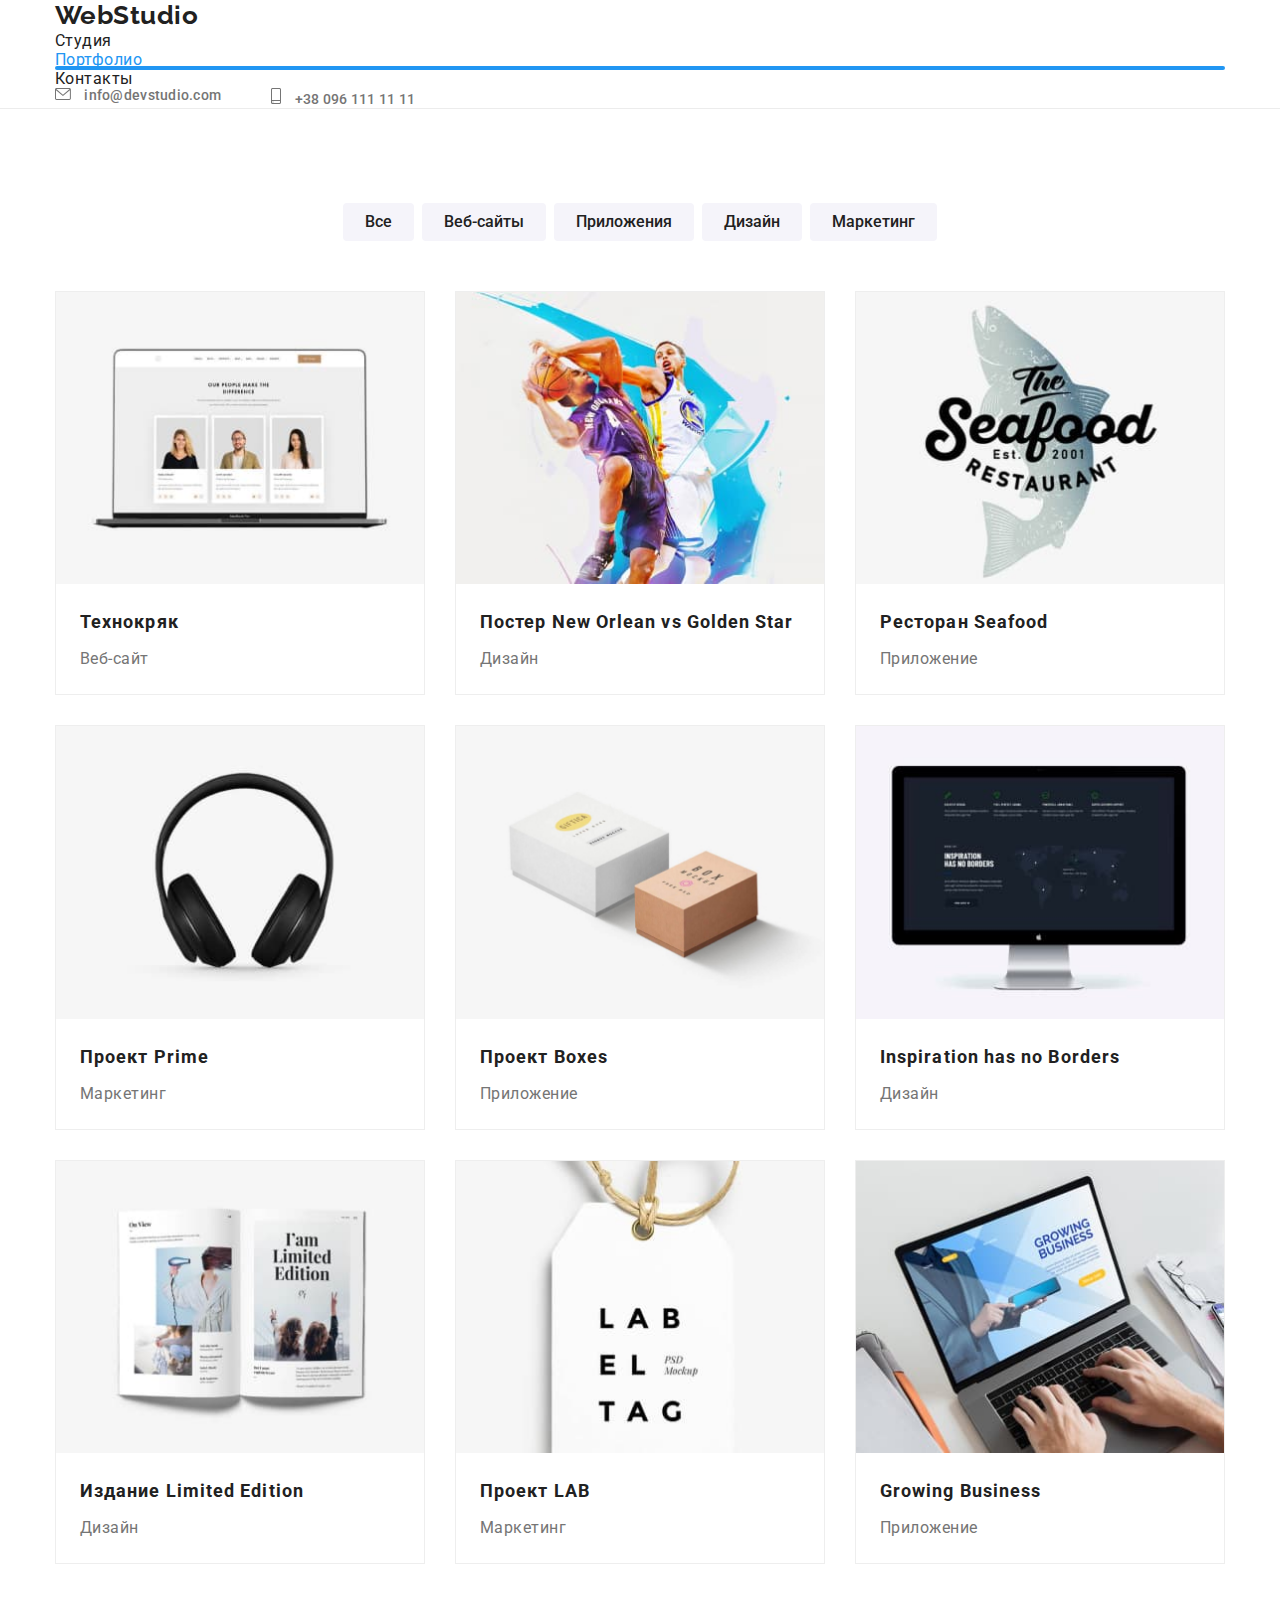
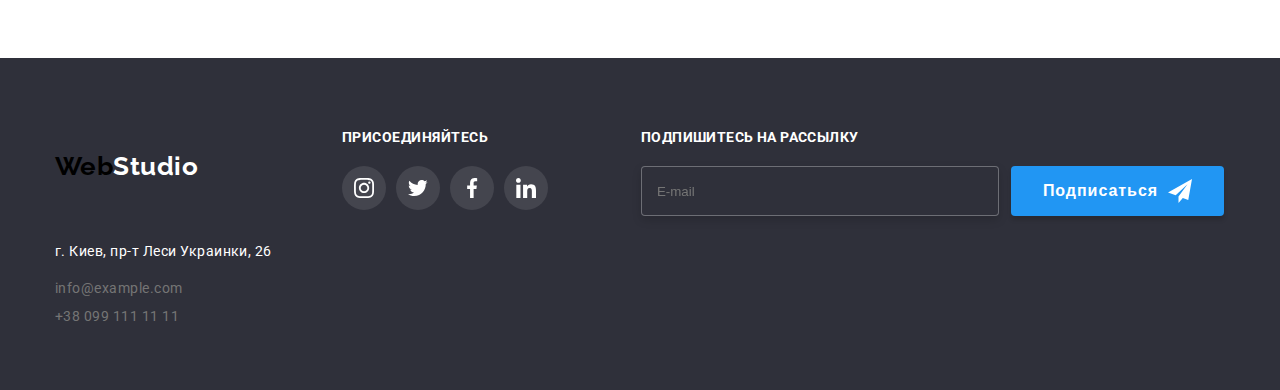
==== portfolio.html @ a4784786 "БЕМ" ====
<!DOCTYPE html>
<html lang="ru">
<head>
    <meta charset="UTF-8">
    <meta http-equiv="X-UA-Compatible" content="IE=edge">
    <meta name="viewport" content="width=device-width, initial-scale=1.0">
    <title>Document</title>
    <link rel="stylesheet" href="https://cdnjs.cloudflare.com/ajax/libs/modern-normalize/1.0.0/modern-normalize.min.css" integrity="sha512-ISS7cAi1PEhQ8jnbJpJZMd29NlhNj4AWYyLOSp2CE/CsHxTCu+r+t0D2yoJudVrd0/8fTVPUVDzY5Tvli75u/g==" crossorigin="anonymous" referrerpolicy="no-referrer" />
    <link rel="preconnect" href="https://fonts.gstatic.com">
<link href="https://fonts.googleapis.com/css2?family=Raleway:wght@700&family=Roboto:wght@400;500;700;900&display=swap" rel="stylesheet">
    <link rel="stylesheet" href="./css/styles.css"/>
</head>
<body>
    <header class="header">
        <div class="container header-line">
        <nav class="logo-nav" >
            <span class="logo"><a href=""> <span class="web">Web</span>Studio</a> </span>
            <ul class="nav">
                <li class="link"><a href="./index.html">Студия</a></li>
                <li class="link active"><a href="./portfolio.html">Портфолио</a></li>
                <li class="link"><a href="">Контакты</a></li>
            </ul> 
        </nav>
            <ul class="addres">
                <li class="link">
                    <a href="mailto:info@devstudio.com">
                        <svg width="16px" height="12px" class="icons-contacts">
                        <use href="./images/icons.svg/symbol-defs.svg#icon-envelope">
                        </use>
                    </svg>
                    info@devstudio.com</a>
                </li>
                <li class="link">
                    <a href="tel:+380961111111">
                        <svg width="10px" height="16px" class="icons-contacts">
                        <use href="./images/icons.svg/symbol-defs.svg#icon-smartphone">
                        </use>
                    </svg>
                    +38 096 111 11 11</a>
                </li>
            </ul>
    </div>
</header>
    <main>
        <section class="section portfolio">
            <div class="container"> 
            <h1 class="hide">Портфолио</h1>
            <ul class="filter"> 
               <li class="filter-item"> <button type="button" class="btn-filret"> Все </button> </li>
               <li class="filter-item"> <button type="button" class="btn-filret"> Веб-сайты</button> </li>
               <li class="filter-item"> <button type="button" class="btn-filret"> Приложения</button> </li>
               <li class="filter-item"> <button type="button" class="btn-filret"> Дизайн</button> </li>
               <li class="filter-item"> <button type="button" class="btn-filret"> Маркетинг</button> </li>
            </ul>
           
            <ul class="project">
                <li class="project-item"> 
                    <a class="project-card" href=""> 
                        <div class="card-tumb"> 
                            <img src="images/tehnokrjak.jpg" alt="Технокряк"> 
                            <div class="project-overlay">
                            <p class="task"> Технокряк это современная площадка распространения коронавируса. Компании используют эту платформу для цифрового шпионажа и атак на защищённые сервера конкурентов.
                            </p></div>
                        </div>
                        <div class="project-title">
                    <h2 class="title">Технокряк</h2>
                    <p class="task">Веб-сайт</p>
                </div> 
                    </a>
                
                </li>

                <li class="project-item">
                    <a class="project-card" href="">
                        <div class="card-tumb"> 
                            <img src="images/poster.jpg" alt="Дизайн">
                            <div class="project-overlay">
                            <p class="task"> Технокряк это современная площадка распространения коронавируса. Компании используют эту платформу для цифрового шпионажа и атак на защищённые сервера конкурентов.
                            </p>
                </div>
                    </div> 
                    <div class="project-title">
                    <h2 class="title"> Постер New Orlean vs Golden Star</h2>
                    <p class="task">Дизайн</p></div>
                </a>
                </li>


                <li class="project-item">
                    <a class="project-card" href="">
                        <div class="card-tumb"> 
                            <img src="images/seafood.jpg" alt="Приложение">
                            <div class="project-overlay">
                            <p class="task"> Технокряк это современная площадка распространения коронавируса. Компании используют эту платформу для цифрового шпионажа и атак на защищённые сервера конкурентов.
                            </p>
                        </div>
                    </div>
                    <div class="project-title">
                    <h2 class="title">Ресторан Seafood</h2>
                    <p class="task">Приложение</p></div></a>
                </li>


                <li class="project-item">
                    <a class="project-card" href="">
                        <div class="card-tumb"> 
                        <img src="images/prime.jpg" alt="Маркетинг">
                        <div class="project-overlay">
                        <p class="task"> Технокряк это современная площадка распространения коронавируса. Компании используют эту платформу для цифрового шпионажа и атак на защищённые сервера конкурентов.
                        </p></div>
                    </div>
                    <div class="project-title">
                    <h2 class="title">Проект Prime</h2>
                    <p class="task">Маркетинг</p></div></a>
                </li>
                <li class="project-item">
                    <a class="project-card" href="">
                        <div class="card-tumb"> 
                            <img src="images/boxes.jpg" alt="Приложение">
                            <div class="project-overlay">
                        <p class="task"> Технокряк это современная площадка распространения коронавируса. Компании используют эту платформу для цифрового шпионажа и атак на защищённые сервера конкурентов.
                        </p></div>
                    </div>
                    <div class="project-title">
                        <h2 class="title">Проект Boxes</h2>
                    <p class="task">Приложение</p></div></a>
                </li>
                <li class="project-item">
                    <a class="project-card" href="">
                        <div class="card-tumb"> 
                            <img src="images/inspiration.jpg" alt="Веб-сайт">
                            <div class="project-overlay">
                        <p class="task"> Технокряк это современная площадка распространения коронавируса. Компании используют эту платформу для цифрового шпионажа и атак на защищённые сервера конкурентов.
                        </p></div>
                    </div>
                    <div class="project-title">
                    <h2 class="title">Inspiration has no Borders</h2>
                    <p class="task">Дизайн</p> </div></a>
                </li>

                <li class="project-item">
                    <a class="project-card" href="">
                        <div class="card-tumb"> 
                            <img src="images/editionjpg.jpg" alt="Дизайн">
                            <div class="project-overlay">
                        <p class="task"> Технокряк это современная площадка распространения коронавируса. Компании используют эту платформу для цифрового шпионажа и атак на защищённые сервера конкурентов.
                        </p></div>
                    </div>
                    <div class="project-title">
                    <h2 class="title">Издание Limited Edition</h2>
                    <p class="task">Дизайн</p></div></a>    
                </li>


                <li class="project-item">
                    <a class="project-card" href="">
                        <div class="card-tumb"> 
                            <img src="images/lab.jpg" alt="Маркетинг">
                            <div class="project-overlay">
                        <p class="task"> Технокряк это современная площадка распространения коронавируса. Компании используют эту платформу для цифрового шпионажа и атак на защищённые сервера конкурентов.
                        </p></div>
                    </div>
                    <div class="project-title">
                    <h2 class="title">Проект LAB</h2>
                    <p class="task">Маркетинг</p></div></a>
                </li>

                <li class="project-item">
                    <a class="project-card" href="">
                        <div class="card-tumb"> 
                            <img src="images/growing.jpg" alt="Приложение">
                            <div class="project-overlay">
                        <p class="task"> Технокряк это современная площадка распространения коронавируса. Компании используют эту платформу для цифрового шпионажа и атак на защищённые сервера конкурентов.
                        </p></div>
                    </div>
                    <div class="project-title">
                    <h2 class="title">Growing Business</h2>
                    <p class="task">Приложение</p></div></a>
                </li>
            </ul>
            </div>
        </section>

    </main>

    <footer>
        <section class="footer">
            <div class="container footer-container">
                <div>
                    <h3 class="logo"> <a href=""><span class="web">Web</span><span class="studio">Studio</span> </a> </h3>
                    <address class="address">
                        <ul class="post-contacts">
                            <li>
                                <p class="post"> г. Киев, пр-т Леси Украинки, 26</p>
                            </li>
                            <li> <a href="mailto:info@example.com" class="contacts contacts-mailto">info@example.com</a>
                            </li>
                            <li> <a href="tel:+380991111111" class="contacts">+38 099 111 11 11</a></li>
                        </ul>
                    </address>
                </div>
    
    
                <div class="our-icons">
                    <h3 class="title footer-title">присоединяйтесь</h3>
                    <ul>
                        <li class="team-icons footer-icons">
                            <a href="">
                            <svg width="20px" height="20px" class="icons ft-icons">
                                <use href="./images/icons.svg/symbol-defs.svg#icon-instagram">
                                </use>
                            </svg>
                            </a>
                        </li>
                        <li class="team-icons footer-icons">
                            <a href="">
                                <svg width="20px" height="20px" class="icons ft-icons">
                                    <use href="./images/icons.svg/symbol-defs.svg#icon-group">
                                    </use>
                                </svg>
                            </a>
                        </li>
                        <li class="team-icons footer-icons">
                            <a href="">
                                <svg width="20px" height="20px" class="icons ft-icons">
                                    <use href="./images/icons.svg/symbol-defs.svg#icon-facebook">
                                    </use>
                                </svg>
                            </a>
                        </li>
                        <li class="team-icons footer-icons">
                            <a href="">
                                <svg width="20px" height="20px" class="icons ft-icons">
                                    <use href="./images/icons.svg/symbol-defs.svg#icon-linkedin">
                                    </use>
                                </svg>
                            </a>
                        </li>
                    </ul>
                </div>

                <form method="GET" class="form-subscription">
                    <h3 class="title"> Подпишитесь на рассылку </h3>
                    <div class="subscription">
                    <input type="email" name="e-mail" class="input-subscription" placeholder="E-mail" required>
                    <button type="submit" class="btn">Подписаться
                        <svg class="subscription-icon" width="24px" height="24px" >
                            <use href="./images/icons.svg/symbol-defs.svg#icon-send">
                            </use>
                        </svg>
                    </button>
                </div>
                </form>
                </div>
        </section>
    </footer>
    </body>
    
    </html>
---- css/styles.css ----
/*VARIABLES*/
:root {
  --accent-color: rgba(33, 150, 243, 1);
  --background-color: rgba(229, 229, 229, 1);
  --bacbackground-color-dark: rgba(47, 48, 58, 1);
  --background-color-block: rgba(245, 244, 250, 1);
  --black-color: rgba(33, 33, 33, 1);
  --text-color: rgba(117, 117, 117, 1);
  --white-color: rgba(255, 255, 255, 1);
  --icon-color: rgba(175, 177, 184, 1);
  --main-font: "Roboto", sans-serif;
  --timing: cubic-bezier(0.4, 0, 0.2, 1)
}

* {
  box-sizing: border-box;
  margin: 0;
  padding: 0;
}

/*geometry*/
html {
  box-sizing: border-box;
}

*,
*::before,
*::after {
  box-sizing: inherit;
}

body {
  background-color: var(--white-color);
  font-family: var(--main-font);
  font-style: normal;
  letter-spacing: 0.03em;
  margin: 0;
}

a {
  color: inherit;
  text-decoration: none;
}

ul {
  list-style: none;
}

img {
  display: block;
  max-width: 100%;
  height: auto;
}

.container {
  margin: 0 auto;
  padding: 0 15px;
  width: 1200px;
}

/*HEDER STYLES*/
.header {
  background-color: var(--white-color);
  color: var(--black-color);
  border-bottom: 1px solid #ececec;
  transition: color 250ms cubic-bezier(0.4, 0, 0.2, 1);
}

.header a{
  transition: color 250ms var(--timing);
}

.header a:hover,
.header a:focus {
  color: var(--accent-color);
}

.header__line {
  display: flex;
  flex-direction: row;
  align-items: center;
}

.header__nav {
  display: flex;
}

.logo {
  font-family: "Raleway", sans-serif;
  font-weight: 700;
  font-size: 26px;
  line-height: 1.19;
  margin-top: 24px;
  margin-bottom: 25px;
}

.logo__web {
  color: var(--accent-color);
}

.site-nav {
  display: flex;
  margin-left: 93px;
}

.site-nav__item {
  display: block;
  padding-top: 32px;
  padding-bottom: 32px;
  font-weight: 500;
  font-size: 14px;
  line-height: 1.14;
  letter-spacing: 0.02em;
}

.site-nav__item:not(:last-child) {
  margin-right: 50px;
}

.addres .link {
  color: var(--text-color);
  font-weight: 500;
  font-size: 14px;
  line-height: 1.14;
  letter-spacing: 0.02em;
}

.addres {
  display: flex;
  margin-left: auto;
}

.addres .link:first-child {
  margin-right: 50px;
}

.active {
  position: relative;
  color: var(--accent-color);
}


.active::after {
    content:'';
    position: absolute;
    left: 0;
    bottom: -1px;
    background-color: var(--accent-color);
    border-radius: 2px;
    width: 100%;
    height: 4px;
}

.icons-contacts {
  margin-right: 10px;
  fill: var(--text-color);
  transition: fill 250ms var(--timing);
}

.link .icons-contacts {
  transition: fill 250ms var(--timing);
}

.link:hover .icons-contacts,
.link:focus .icons-contacts 
{
  fill: var(--accent-color);
}

/*HERO*/

.hero {
  background-color: rgba(47, 48, 58, 1);
  text-align: center;
}

/*overlay*/
.overlay {
  max-width: 1600px;
  height: 600px;
  margin-left: auto;
  margin-right: auto;
  background-image: linear-gradient(
      to right,
      rgba(47, 48, 58, 0.4),
      rgba(47, 48, 58, 0.4)
    ),
    url("../images/hero.jpg");
  background-size: cover;
  background-position: center;
}

.hero-title {
  color: var(--white-color);
  font-weight: 900;
  font-size: 44px;
  line-height: 1.36;
  text-align: center;
  letter-spacing: 0.06em;
  text-transform: uppercase;
  outline: white;
  margin-bottom: 30px;
  margin-top: 106px;
}

.btn {
  display: inline-block;
  border: 0;
  border-radius: 4px;
  box-shadow: 0px 4px 4px rgba(0, 0, 0, 0.15);
  padding: 10px 32px;
  color: var(--white-color);
  background-color: var(--accent-color);
  font-weight: 700;
  font-size: 16px;
  line-height: 1.88;
  letter-spacing: 0.06em;
  cursor: pointer;
  text-align: center;
  transition: background-color 250ms var(--timing);
}

.btn:hover,
.btn:focus {
  background-color: rgba(24, 140, 232, 1);
}

/*Section*/

.section-title {
  color: var(--black-color);
  font-weight: 700;
  font-size: 36px;
  line-height: 1.17;
  text-align: center;
  margin-top: 0;
  margin-bottom: 50px;
}

.section {
  padding: 94px 0;
}




/*features*/
.features {
  display: flex;
  flex-wrap: wrap;
}

.section-features {
  padding-bottom: 0;
}

.features .features-items {
  flex-basis: calc((100% - 90px) / 4);
  margin-right: 30px;
}
.features .features-items:last-child {
  margin-right: 0;
}

.icons-features {
  display: flex;
  width: 100%;
  height: 120px;
  justify-content: center;
  align-items: center;
  background-color: #f5f4fa;
  border-radius: 4px;
}

.hide {
  position: absolute;
  width: 1px;
  height: 1px;
  margin: -1px;
  border: 0;
  padding: 0;
  clip: rect(0 0 0 0);
  overflow: hidden;
}

.features .title {
  color: var(--black-color);
  font-weight: 700;
  font-size: 14px;
  line-height: 1.14;
  text-transform: uppercase;
  margin-top: 0;
  margin-bottom: 10px;
  margin-top: 30px;
}

.features .text {
  color: var(--text-color);
  font-size: 14px;
  line-height: 2;
}

/*job*/

.our-job {
  display: flex;
}

.our-job-items {
  position: relative;
  width: calc((100% - 60px) / 3);
  margin-right: 30px;
}
.our-job-items:last-child {
  margin-right: 0;
}


.job .title{
  position: absolute;
  bottom: 0;
  right: 0;
  left: 0;
padding: 27px;
text-align: center;
  color: var(--white-color);
  font-weight: 700;
  font-size: 14px;
  line-height: 1.14;
  text-transform: uppercase;
  background-color: rgba(47, 48, 58, 0.8);
}

/*team*/
.team {
  display: flex;
}

.our-team {
  background-color: var(--background-color);
}

.team-items {
  width: calc((100% - 90px) / 4);
  margin-right: 30px;
  background-color: var(--white-color);
  box-shadow: 0px 4px 4px rgba(0, 0, 0, 0.25);
}

.team-items:last-child {
  margin-right: 0;
}

.team .name {
  color: var(--black-color);
  font-weight: 500;
  font-size: 16px;
  line-height: 1.98;
  text-align: center;
  margin-top: 30px;
  margin-bottom: 10px;
  line-height: 100%;
}

.team .specialty {
  color: var(--text-color);
  font-size: 16px;
  line-height: 1.88;
  text-align: center;
  line-height: 100%;
}

.icons-list {
  display: flex;
  justify-content: center;
  padding: 16px 32px 30px;
}

.team-icons {
  display: flex;
  width: 44px;
  height: 44px;
  flex-basis: calc((100% - 30px) / 4);
  border-radius: 50%;
  margin-right: 10px;
  align-items: center;
  justify-content: center;
  transition: background-color 250ms var(--timing);
}

.team-icons:last-child {
  margin-right: 0;
}

.team-icons:hover,
.team-icons:focus {
  background-color: var(--accent-color);
}

.icons {
  display: flex;
  fill: var(--icon-color);
  align-items: center;
  justify-content: center;
}

.team-icons .icons{
  transition: fill 250ms var(--timing);
}

.team-icons:hover .icons,
.team-icons:focus .icons {
  fill: var(--white-color);
}
 .team-icons:focus-within {
   background-color: var(--accent-color);
 }  
   
 .icons:focus{
   outline: none;
   fill: var(--white-color);
 }


/*partners*/
.our-partners {
  display: flex;
}

.client-icons {
  display: flex;
  flex-basis: calc((100% - 30px) / 6);
  height: 92px;
  margin-right: 30px;
  border: 1px solid var(--icon-color);
  box-sizing: border-box;
  border-radius: 4px;
  align-items: center;
  justify-content: center;
  transition: border 250ms var(--timing);
}

.client-icons:last-child {
  margin-right: 0;
}

.client-icons:hover,
.client-icons:focus-within {
  border: 1px solid var(--accent-color);
}

.icons-partners {
  fill: var(--icon-color);
}

.client-icons .icons-partners {
  transition: fill 250ms var(--timing);
}

.client-icons:hover .icons-partners
 {
  fill: var(--accent-color);
}

.icons-partners:focus {
  outline: none;
  fill: var(--accent-color);
}

/*footer*/
.footer {
  background-color: var(--bacbackground-color-dark);
}

.footer-container {
  display: flex;
}

.footer .logo {
  font-weight: 700;
  font-size: 26px;
  line-height: 1.92;
  padding-top: 60px;
  padding-bottom: 20px;
}

.studio {
  color: var(--white-color);
}

.post {
  font-style: normal;
  color: var(--white-color);
  font-size: 14px;
  line-height: 2;
  padding-bottom: 9px;
}

.contacts {
  font-style: normal;
  color: var(--text-color);
  font-size: 14px;
  line-height: 2;
  transition: color 250ms var(--timing);
}

.contacts:hover,
.contacts:focus {
  color: var(--white-color);
}

.post-contacts {
  padding-bottom: 60px;
}

.contacts-mailto {
  padding-bottom: 9px;
}

.our-icons {
  display: flex;
  flex-direction: column;
  padding-top: 72px;
  padding-left: 70px;
}

.our-icons ul {
  display: flex;
  justify-content: center;
  padding-top: 20px;
}

.our-icons .title {
  color: var(--white-color);
  width: 145px;
  height: 16px;
  left: 516px;
  top: 2751px;
  font-size: 14px;
  line-height: 1.14;
  text-transform: uppercase;
}

.footer-icons {
  background-color: rgba(255, 255, 255, 0.1);
}

.ft-icons {
  fill: var(--white-color);
}


/*form*/

.form-subscription {
  padding-top: 72px;
  padding-left: 93px;
}

.form-subscription .title 
{
  margin-bottom: 20px;
  font-weight: bold;
  font-size: 14px;
  line-height: 1.14;
  letter-spacing: 0.03em;
  text-transform: uppercase;
  color: var(--white-color);
}


.subscription {
  display: flex;
  margin-left: auto;
}

.input-subscription{
  width: 358px;
  height: 50px;
  padding: 15px;
  margin-right: 12px;
  border: 1px solid rgba(255, 255, 255, 0.3);
  filter: drop-shadow(0px 4px 4px rgba(0, 0, 0, 0.15));
  border-radius: 4px;
  background-color: var(--bacbackground-color-dark);
}

.subscription .btn {
  display: flex;
  align-items: center;
}

.subscription-icon {
  margin-left: 10px;
}
/*portfolio*/
/*filter*/

.btn-filret {
  color: var(--black-color);
  font-family: inherit;
  font-weight: 500;
  font-size: 16px;
  line-height: 1.63;
  text-align: center;
  cursor: pointer;
  border: 0;
  background-color: var(--background-color-block);
  border-radius: 4px;
  padding: 6px 22px;
  transition: bacground-color 250ms var(--timing), color 250ms var(--timing), box-shadow 250ms var(--timing);
}

.btn-filret:hover,
.btn-filret:focus {
  color: var(--white-color);
  background-color: var(--accent-color);
  box-shadow: 0px 4px 4px 0px rgba(0, 0, 0, 0.25);
}

.filter {
  display: flex;
  margin-bottom: 50px;
  justify-content: center;
}

.filter .filter-item {
  margin-right: 8px;
}

.filter .filter-item:last-child {
  margin-right: 0;
}

/*project*/
.project {
  display: flex;
  flex-wrap: wrap;
}

.project-item {
  width: calc((100% - 60px) / 3);
  margin-right: 30px;
  margin-bottom: 30px;
  border: 1px solid #eeeeee;
}

.project-title{
  transition: box-shadow 250ms var(--timing);
}


.project-item:nth-child(3n) {
  margin-right: 0;
}

.project-item:nth-last-child(-n + 3) {
  margin-bottom: 0;
}


.project .title {
  color: var(--black-color);
  font-weight: 700;
  font-size: 18px;
  line-height: 2;
  letter-spacing: 0.06em;
  padding-top: 20px;
  padding-bottom: 4px;
  padding-left: 24px;
}

.project .task {
  color: var(--text-color);
  font-size: 16px;
  line-height: 1.88;
  padding-bottom: 20px;
  padding-left: 24px;
}

.card-tumb{
  position: relative;
  overflow: hidden;
}

.project-overlay{
  position: absolute;
  top: 0;
  left: 0;
  width: 100%;
  height: 100%;
  background-color:rgba(33, 150, 243, 0.9);
  opacity: 0;
  transform: translateY(100%);
  transition: transform 250ms cubic-bezier(0.4, 0, 0.2, 1);
}

.project-overlay .task {
  position: absolute;
  transform: translate(-50%, -50%);
  top: 50%;
  left: 50%;
  display: flex;
  width: 100%;
  height: 100%;
  align-items: center;
  padding-left: 24px;
  padding-right: 24px;
  color: var(--white-color);
  font-size: 18px;
line-height: 1.56;
}


.project-card:hover .project-overlay,
.project-card:focus .project-overlay{
  opacity: 1;
  transform: translateY(0);
}


.project-card:hover .project-title,
.project-card:focus .project-title 
 {
  box-shadow: 0px 1px 1px rgba(0, 0, 0, 0.12), 0px 4px 4px rgba(0, 0, 0, 0.06),
    1px 4px 6px rgba(0, 0, 0, 0.16);
}

/*modal*/

.backdrop{
  position: fixed;
  top: 0;
  left: 0;
  width: 100%;
  height: 100%;
  background: rgba(0, 0, 0, 0.2);
  opacity: 1;
  transition: opacity 250ms var(--timing);
  visibility: visible;
}

.backdrop.is-hidden{
  opacity: 0;
  pointer-events: none;
  visibility: hidden;
  transition: opacity 250ms var(--timing), visibility 250ms var(--timing);
}

.backdrop.is-hidden .modal{
  transform: translate(-50%, -50%) scale(0.5);
}

.modal{
  position: absolute;
  top: 50%;
  left: 50%;
  transform: translate(-50%, -50%) scale(1);
  width: 528px;
  height: 581px;
  background-color: var(--white-color);
  box-shadow: 0px 1px 3px rgb(0 0 0 / 12%), 0px 1px 1px rgb(0 0 0 / 14%), 0px 2px 1px rgb(0 0 0 / 20%);
    border-radius: 4px;
  transition: transform 250ms var(--timing);
  
}

[data-modal-close] {
  position: absolute;
  display: flex;
  align-items: center;
  justify-content: center;
  top: 8px;
  right: 8px;
  width: 30px;
  height: 30px;
  fill: var(--black-color);
  border-radius: 50%;
  cursor: pointer;
  border: 1px solid rgba(0, 0, 0, 0.1);
  background-color: var(--white-color);
}
[data-modal-close]:hover,
[data-modal-close]:focus {
  fill: var(--accent-color);
  transition: fill 250ms var(--timing);
}



/*form*/
.form {
  display:block;
margin-left: auto;
  padding: 40px;
}

.form-title{
  display: block;
  font-size: 20px;
  line-height: 1.15;
  text-align: center;
  letter-spacing: 0.03em;
padding-bottom: 12px;}

.form-field {
  position: relative;
  display: flex;
  flex-direction: column;
  margin-bottom: 10px;
}

.form-label {
margin-bottom: 4px;
font-size: 12px;
line-height: 1.166;
letter-spacing: 0.01em;
color: #757575;
}

.form-input {
  height: 40px;
  border: 1px solid rgba(33, 33, 33, 0.2);
  border-radius: 4px;
  padding-left: 40px;
  transition: border-color 250ms var(--timing);
}


.comment::placeholder {
font-size: 12px;
line-height: 1.166;
letter-spacing: 0.01em;
color: rgba(117, 117, 117, 0.5);
}

 .comment{
  padding: 12px 16px;
  resize: none;
  border: 1px solid rgba(33, 33, 33, 0.2);
  border-radius: 4px;
  height: 120px;
  transition: border-color 250ms var(--timing);
}

.comment:hover{
  border-color: var(--accent-color);
  transition: border-color 250ms var(--timing);
}

.comment:focus-within {
  outline-color: var(--accent-color);
}

.form-icons {
  position: absolute;
  left: 12px;
  bottom: 4px;
  transform: translateY(-50%);
  display: inline-block;
  width: 18px;
  height: 18px;
}


.form-field:focus-within > .form-icons{
  fill: var(--accent-color);
}

.form-field:focus-within > .form-input {
  outline-color: var(--accent-color);
}

.form-input:hover {
  border-color: var(--accent-color) ;
  transition: border-color 250ms var(--timing);
}

.checkbox-label {
  display: flex;
  font-size: 14px;
  line-height: 2;
  letter-spacing: 0.03em;
  color: #757575;
  padding-top: 16px ;
  justify-content: center;
  align-items: center;
  margin-bottom: 30px;
  }

.checkbox{
  appearance: none;
  position: absolute;
}


.checkbox-icons {
  display: flex;
  border: 1px solid var(--black-color);
  border-radius: 2px;
  width: 16px;
  height: 15px;
  margin-right: 7px;
  vertical-align: middle;
  transition: border-color 250ms var(--accent-color);
}

.checkbox-icons:hover
{border-color: var(--accent-color);
  transition: border-color 250ms var(--accent-color);
}

.checkbox:focus-within + .checkbox-icons {
  border-color: var(--accent-color);
  transition: border-color 250ms var(--accent-color);
  }



.checkbox:checked + .checkbox-icons{
  background-color: var(--accent-color);
  background-image: url('../images/icon\ check.svg');
  background-size: contain;
  background-origin: border-box ;
  border-color: var(--accent-color) ;
  
}


.text .agree {
  color: var(--accent-color);
  text-decoration: underline;
}

.form .btn{
  display: block;
  margin-left: 163px;
}
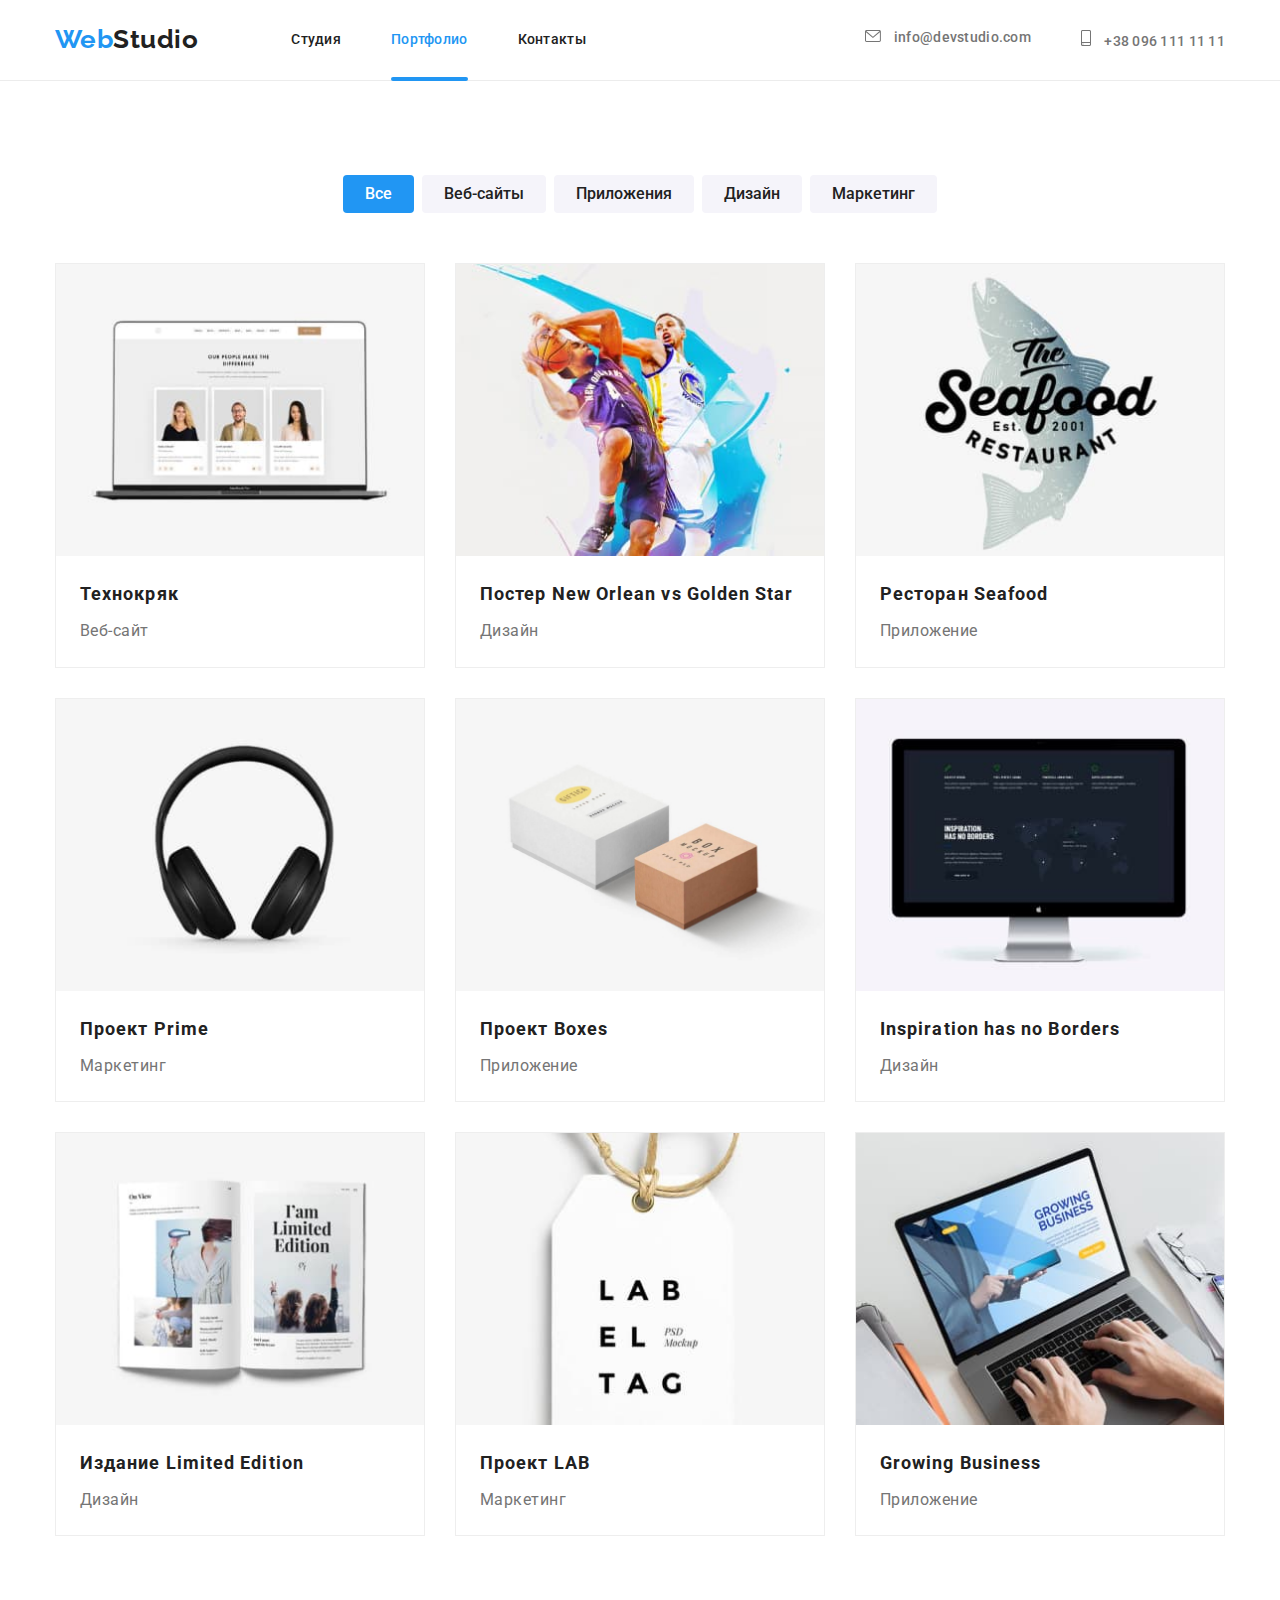
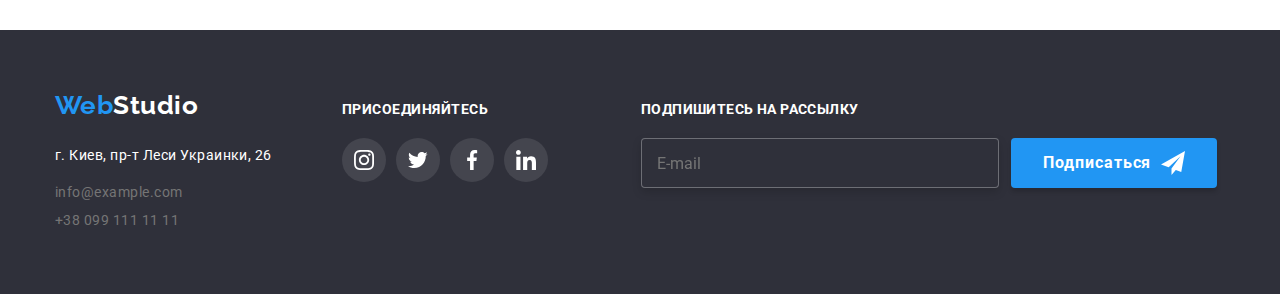
==== commit 9a563917: "БЕМ+SASS" ====
--- a/portfolio.html
+++ b/portfolio.html
@@ -5,177 +5,177 @@
     <meta http-equiv="X-UA-Compatible" content="IE=edge">
     <meta name="viewport" content="width=device-width, initial-scale=1.0">
     <title>Document</title>
-    <link rel="stylesheet" href="https://cdnjs.cloudflare.com/ajax/libs/modern-normalize/1.0.0/modern-normalize.min.css" integrity="sha512-ISS7cAi1PEhQ8jnbJpJZMd29NlhNj4AWYyLOSp2CE/CsHxTCu+r+t0D2yoJudVrd0/8fTVPUVDzY5Tvli75u/g==" crossorigin="anonymous" referrerpolicy="no-referrer" />
     <link rel="preconnect" href="https://fonts.gstatic.com">
 <link href="https://fonts.googleapis.com/css2?family=Raleway:wght@700&family=Roboto:wght@400;500;700;900&display=swap" rel="stylesheet">
-    <link rel="stylesheet" href="./css/styles.css"/>
+    <link rel="stylesheet" href="./css/portfolio.min.css"/>
 </head>
 <body>
     <header class="header">
         <div class="container header-line">
-        <nav class="logo-nav" >
-            <span class="logo"><a href=""> <span class="web">Web</span>Studio</a> </span>
-            <ul class="nav">
-                <li class="link"><a href="./index.html">Студия</a></li>
-                <li class="link active"><a href="./portfolio.html">Портфолио</a></li>
-                <li class="link"><a href="">Контакты</a></li>
+        <nav class="nav">
+            <span class="logo"><a href="">Web<span class="logo logo__part">Studio</span></a> </span>
+            <ul class="site-nav">
+                <li class="site-nav__item"><a href="./index.html">Студия</a></li>
+                <li class="site-nav__item site-nav__item--active"><a href="./portfolio.html">Портфолио</a></li>
+                <li class="site-nav__item"><a href="">Контакты</a></li>
             </ul> 
         </nav>
             <ul class="addres">
-                <li class="link">
-                    <a href="mailto:info@devstudio.com">
-                        <svg width="16px" height="12px" class="icons-contacts">
+                <li class="addres__item"> 
+                    <a href="mailto:info@devstudio.com"> 
+                        <svg width="16px" height="12px" class="addres__icon"> 
                         <use href="./images/icons.svg/symbol-defs.svg#icon-envelope">
-                        </use>
+                        </use> 
                     </svg>
-                    info@devstudio.com</a>
-                </li>
-                <li class="link">
+                    info@devstudio.com</a></li>
+                <li class="addres__item">
                     <a href="tel:+380961111111">
-                        <svg width="10px" height="16px" class="icons-contacts">
+                        <svg width="10px" height="16px" class="addres__icon">
                         <use href="./images/icons.svg/symbol-defs.svg#icon-smartphone">
                         </use>
                     </svg>
-                    +38 096 111 11 11</a>
-                </li>
-            </ul>
+                    +38 096 111 11 11</a></li>
+            </ul>    
     </div>
-</header>
+    </header>
+
     <main>
         <section class="section portfolio">
             <div class="container"> 
-            <h1 class="hide">Портфолио</h1>
+            <h1 class="section__title--hide">Портфолио</h1>
             <ul class="filter"> 
-               <li class="filter-item"> <button type="button" class="btn-filret"> Все </button> </li>
-               <li class="filter-item"> <button type="button" class="btn-filret"> Веб-сайты</button> </li>
-               <li class="filter-item"> <button type="button" class="btn-filret"> Приложения</button> </li>
-               <li class="filter-item"> <button type="button" class="btn-filret"> Дизайн</button> </li>
-               <li class="filter-item"> <button type="button" class="btn-filret"> Маркетинг</button> </li>
+               <li class="filter__item"> <button type="button" class="filter__btn filter__btn--active"> Все </button> </li>
+               <li class="filter__item"> <button type="button" class="filter__btn"> Веб-сайты</button> </li>
+               <li class="filter__item"> <button type="button" class="filter__btn"> Приложения</button> </li>
+               <li class="filter__item"> <button type="button" class="filter__btn"> Дизайн</button> </li>
+               <li class="filter__item"> <button type="button" class="filter__btn"> Маркетинг</button> </li>
             </ul>
            
-            <ul class="project">
-                <li class="project-item"> 
-                    <a class="project-card" href=""> 
-                        <div class="card-tumb"> 
+            <ul class="our-project">
+                <li class="project"> 
+                    <a class="project__card" href=""> 
+                        <div class="project__tumb"> 
                             <img src="images/tehnokrjak.jpg" alt="Технокряк"> 
-                            <div class="project-overlay">
-                            <p class="task"> Технокряк это современная площадка распространения коронавируса. Компании используют эту платформу для цифрового шпионажа и атак на защищённые сервера конкурентов.
+                            <div class="project__overlay">
+                            <p class="project__task"> Технокряк это современная площадка распространения коронавируса. Компании используют эту платформу для цифрового шпионажа и атак на защищённые сервера конкурентов.
                             </p></div>
                         </div>
-                        <div class="project-title">
-                    <h2 class="title">Технокряк</h2>
-                    <p class="task">Веб-сайт</p>
+                        <div class="project__title">
+                    <h2 class="project__name">Технокряк</h2>
+                    <p class="project__type">Веб-сайт</p>
                 </div> 
                     </a>
                 
                 </li>
 
-                <li class="project-item">
-                    <a class="project-card" href="">
-                        <div class="card-tumb"> 
+                <li class="project">
+                    <a class="project__card" href="">
+                        <div class="project__tumb"> 
                             <img src="images/poster.jpg" alt="Дизайн">
-                            <div class="project-overlay">
-                            <p class="task"> Технокряк это современная площадка распространения коронавируса. Компании используют эту платформу для цифрового шпионажа и атак на защищённые сервера конкурентов.
+                            <div class="project__overlay">
+                            <p class="project__task"> Технокряк это современная площадка распространения коронавируса. Компании используют эту платформу для цифрового шпионажа и атак на защищённые сервера конкурентов.
                             </p>
                 </div>
                     </div> 
-                    <div class="project-title">
-                    <h2 class="title"> Постер New Orlean vs Golden Star</h2>
-                    <p class="task">Дизайн</p></div>
+                    <div class="project__title">
+                    <h2 class="project__name"> Постер New Orlean vs Golden Star</h2>
+                    <p class="project__type">Дизайн</p></div>
                 </a>
                 </li>
 
 
-                <li class="project-item">
-                    <a class="project-card" href="">
-                        <div class="card-tumb"> 
+                <li class="project">
+                    <a class="project__card" href="">
+                        <div class="project__tumb"> 
                             <img src="images/seafood.jpg" alt="Приложение">
-                            <div class="project-overlay">
-                            <p class="task"> Технокряк это современная площадка распространения коронавируса. Компании используют эту платформу для цифрового шпионажа и атак на защищённые сервера конкурентов.
+                            <div class="project__overlay">
+                            <p class="project__task"> Технокряк это современная площадка распространения коронавируса. Компании используют эту платформу для цифрового шпионажа и атак на защищённые сервера конкурентов.
                             </p>
                         </div>
                     </div>
-                    <div class="project-title">
-                    <h2 class="title">Ресторан Seafood</h2>
-                    <p class="task">Приложение</p></div></a>
-                </li>
-
-
-                <li class="project-item">
-                    <a class="project-card" href="">
-                        <div class="card-tumb"> 
+                    <div class="project__title">
+                    <h2 class="project__name">Ресторан Seafood</h2>
+                    <p class="project__type">Приложение</p></div></a>
+                </li>
+
+
+                <li class="project">
+                    <a class="project__card" href="">
+                        <div class="project__tumb"> 
                         <img src="images/prime.jpg" alt="Маркетинг">
-                        <div class="project-overlay">
-                        <p class="task"> Технокряк это современная площадка распространения коронавируса. Компании используют эту платформу для цифрового шпионажа и атак на защищённые сервера конкурентов.
-                        </p></div>
-                    </div>
-                    <div class="project-title">
-                    <h2 class="title">Проект Prime</h2>
-                    <p class="task">Маркетинг</p></div></a>
-                </li>
-                <li class="project-item">
-                    <a class="project-card" href="">
-                        <div class="card-tumb"> 
+                        <div class="project__overlay">
+                        <p class="project__task"> Технокряк это современная площадка распространения коронавируса. Компании используют эту платформу для цифрового шпионажа и атак на защищённые сервера конкурентов.
+                        </p></div>
+                    </div>
+                    <div class="project__title">
+                    <h2 class="project__name">Проект Prime</h2>
+                    <p class="project__type">Маркетинг</p></div></a>
+                </li>
+
+                <li class="project">
+                    <a class="project__card" href="">
+                        <div class="project__tumb"> 
                             <img src="images/boxes.jpg" alt="Приложение">
-                            <div class="project-overlay">
-                        <p class="task"> Технокряк это современная площадка распространения коронавируса. Компании используют эту платформу для цифрового шпионажа и атак на защищённые сервера конкурентов.
-                        </p></div>
-                    </div>
-                    <div class="project-title">
-                        <h2 class="title">Проект Boxes</h2>
-                    <p class="task">Приложение</p></div></a>
-                </li>
-                <li class="project-item">
-                    <a class="project-card" href="">
-                        <div class="card-tumb"> 
+                            <div class="project__overlay">
+                        <p class="project__task"> Технокряк это современная площадка распространения коронавируса. Компании используют эту платформу для цифрового шпионажа и атак на защищённые сервера конкурентов.
+                        </p></div>
+                    </div>
+                    <div class="project__title">
+                        <h2 class="project__name">Проект Boxes</h2>
+                    <p class="project__type">Приложение</p></div></a>
+                </li>
+
+                <li class="project">
+                    <a class="project__card" href="">
+                        <div class="project__tumb"> 
                             <img src="images/inspiration.jpg" alt="Веб-сайт">
-                            <div class="project-overlay">
-                        <p class="task"> Технокряк это современная площадка распространения коронавируса. Компании используют эту платформу для цифрового шпионажа и атак на защищённые сервера конкурентов.
-                        </p></div>
-                    </div>
-                    <div class="project-title">
-                    <h2 class="title">Inspiration has no Borders</h2>
-                    <p class="task">Дизайн</p> </div></a>
-                </li>
-
-                <li class="project-item">
-                    <a class="project-card" href="">
-                        <div class="card-tumb"> 
+                            <div class="project__overlay">
+                        <p class="project__task"> Технокряк это современная площадка распространения коронавируса. Компании используют эту платформу для цифрового шпионажа и атак на защищённые сервера конкурентов.
+                        </p></div>
+                    </div>
+                    <div class="project__title">
+                    <h2 class="project__name">Inspiration has no Borders</h2>
+                    <p class="project__type">Дизайн</p> </div></a>
+                </li>
+
+                <li class="project">
+                    <a class="project__card" href="">
+                        <div class="project__tumb"> 
                             <img src="images/editionjpg.jpg" alt="Дизайн">
-                            <div class="project-overlay">
-                        <p class="task"> Технокряк это современная площадка распространения коронавируса. Компании используют эту платформу для цифрового шпионажа и атак на защищённые сервера конкурентов.
-                        </p></div>
-                    </div>
-                    <div class="project-title">
-                    <h2 class="title">Издание Limited Edition</h2>
-                    <p class="task">Дизайн</p></div></a>    
-                </li>
-
-
-                <li class="project-item">
-                    <a class="project-card" href="">
-                        <div class="card-tumb"> 
+                            <div class="project__overlay">
+                        <p class="project__task"> Технокряк это современная площадка распространения коронавируса. Компании используют эту платформу для цифрового шпионажа и атак на защищённые сервера конкурентов.
+                        </p></div>
+                    </div>
+                    <div class="project__title">
+                    <h2 class="project__name">Издание Limited Edition</h2>
+                    <p class="project__type">Дизайн</p></div></a>    
+                </li>
+
+
+                <li class="project">
+                    <a class="project__card" href="">
+                        <div class="project__tumb"> 
                             <img src="images/lab.jpg" alt="Маркетинг">
-                            <div class="project-overlay">
-                        <p class="task"> Технокряк это современная площадка распространения коронавируса. Компании используют эту платформу для цифрового шпионажа и атак на защищённые сервера конкурентов.
-                        </p></div>
-                    </div>
-                    <div class="project-title">
-                    <h2 class="title">Проект LAB</h2>
-                    <p class="task">Маркетинг</p></div></a>
-                </li>
-
-                <li class="project-item">
-                    <a class="project-card" href="">
-                        <div class="card-tumb"> 
+                            <div class="project__overlay">
+                        <p class="project__task"> Технокряк это современная площадка распространения коронавируса. Компании используют эту платформу для цифрового шпионажа и атак на защищённые сервера конкурентов.
+                        </p></div>
+                    </div>
+                    <div class="project__title">
+                    <h2 class="project__name">Проект LAB</h2>
+                    <p class="project__type">Маркетинг</p></div></a>
+                </li>
+
+                <li class="project">
+                    <a class="project__card" href="">
+                        <div class="project__tumb"> 
                             <img src="images/growing.jpg" alt="Приложение">
-                            <div class="project-overlay">
-                        <p class="task"> Технокряк это современная площадка распространения коронавируса. Компании используют эту платформу для цифрового шпионажа и атак на защищённые сервера конкурентов.
-                        </p></div>
-                    </div>
-                    <div class="project-title">
-                    <h2 class="title">Growing Business</h2>
-                    <p class="task">Приложение</p></div></a>
+                            <div class="project__overlay">
+                        <p class="project__task"> Технокряк это современная площадка распространения коронавируса. Компании используют эту платформу для цифрового шпионажа и атак на защищённые сервера конкурентов.
+                        </p></div>
+                    </div>
+                    <div class="project__title">
+                    <h2 class="project__name">Growing Business</h2>
+                    <p class="project__type">Приложение</p></div></a>
                 </li>
             </ul>
             </div>
@@ -183,77 +183,79 @@
 
     </main>
 
-    <footer>
-        <section class="footer">
-            <div class="container footer-container">
-                <div>
-                    <h3 class="logo"> <a href=""><span class="web">Web</span><span class="studio">Studio</span> </a> </h3>
-                    <address class="address">
-                        <ul class="post-contacts">
-                            <li>
-                                <p class="post"> г. Киев, пр-т Леси Украинки, 26</p>
-                            </li>
-                            <li> <a href="mailto:info@example.com" class="contacts contacts-mailto">info@example.com</a>
-                            </li>
-                            <li> <a href="tel:+380991111111" class="contacts">+38 099 111 11 11</a></li>
-                        </ul>
-                    </address>
-                </div>
-    
-    
-                <div class="our-icons">
-                    <h3 class="title footer-title">присоединяйтесь</h3>
-                    <ul>
-                        <li class="team-icons footer-icons">
-                            <a href="">
-                            <svg width="20px" height="20px" class="icons ft-icons">
-                                <use href="./images/icons.svg/symbol-defs.svg#icon-instagram">
-                                </use>
-                            </svg>
-                            </a>
-                        </li>
-                        <li class="team-icons footer-icons">
-                            <a href="">
-                                <svg width="20px" height="20px" class="icons ft-icons">
-                                    <use href="./images/icons.svg/symbol-defs.svg#icon-group">
-                                    </use>
-                                </svg>
-                            </a>
-                        </li>
-                        <li class="team-icons footer-icons">
-                            <a href="">
-                                <svg width="20px" height="20px" class="icons ft-icons">
-                                    <use href="./images/icons.svg/symbol-defs.svg#icon-facebook">
-                                    </use>
-                                </svg>
-                            </a>
-                        </li>
-                        <li class="team-icons footer-icons">
-                            <a href="">
-                                <svg width="20px" height="20px" class="icons ft-icons">
-                                    <use href="./images/icons.svg/symbol-defs.svg#icon-linkedin">
-                                    </use>
-                                </svg>
-                            </a>
-                        </li>
-                    </ul>
-                </div>
-
-                <form method="GET" class="form-subscription">
-                    <h3 class="title"> Подпишитесь на рассылку </h3>
-                    <div class="subscription">
-                    <input type="email" name="e-mail" class="input-subscription" placeholder="E-mail" required>
-                    <button type="submit" class="btn">Подписаться
-                        <svg class="subscription-icon" width="24px" height="24px" >
-                            <use href="./images/icons.svg/symbol-defs.svg#icon-send">
-                            </use>
-                        </svg>
-                    </button>
-                </div>
-                </form>
-                </div>
-        </section>
-    </footer>
+   <!--footer-->
+   <footer class="page-footer">
+    <section class="footer">
+        <div class="container footer-container">
+            <div>
+    <h3 class="logo page-footer__logo"><a href="">Web<span class="logo__part logo__part--white">Studio</span></a> </h3>       
+    <address class="address">
+        <ul class="contacts">
+           <li> <p class="contacts__post"> г. Киев, пр-т Леси Украинки, 26</p>  </li> 
+           <li> <a href="mailto:info@example.com" class="contacts__mailto">info@example.com</a> </li>
+           <li> <a href="tel:+380991111111" class="contacts__tel">+38 099 111 11 11</a></li>  
+        </ul> 
+    </address>
+    </div>
+
+
+    <div class="our-icons">
+    <h3 class="our-icons__title">Присоединяйтесь</h3>    
+    <ul class="icons-list page-footer__icons-list">
+        <li class="icons-list__card page-footer__card">
+            <a class="icons-list__icon page-footer__icon" href="">
+            <svg width="20px" height="20px" >
+                <use href="./images/icons.svg/symbol-defs.svg#icon-instagram">
+                </use>
+            </svg>
+            </a>
+        </li>
+        <li class="icons-list__card page-footer__card">
+            <a class="icons-list__icon page-footer__icon" href="">
+                <svg width="20px" height="20px">
+                    <use href="./images/icons.svg/symbol-defs.svg#icon-group">
+                    </use>
+                </svg>
+            </a>
+        </li>
+        <li class="icons-list__card page-footer__card">
+            <a class="icons-list__icon page-footer__icon" href="">
+                <svg width="20px" height="20px">
+                    <use href="./images/icons.svg/symbol-defs.svg#icon-facebook">
+                    </use>
+                </svg>
+            </a>
+        </li>
+        <li class="icons-list__card page-footer__card">
+            <a class="icons-list__icon page-footer__icon" href="">
+                <svg width="20px" height="20px">
+                    <use href="./images/icons.svg/symbol-defs.svg#icon-linkedin">
+                    </use>
+                </svg>
+            </a>
+        </li>
+    </ul>
+</div>
+
+
+
+<form class="form-subscription">
+<h3 class="form-subscription__title"> Подпишитесь на рассылку </h3>
+<div class="subscription">
+<input type="email" name="e-mail" class="form-subscription__input" placeholder="E-mail" required>
+<button type="submit" class="btn page-footer__btn">Подписаться
+    <svg class="btn__icon" width="24px" height="24px" >
+        <use href="./images/icons.svg/symbol-defs.svg#icon-send">
+        </use>
+    </svg>
+</button>
+</div>
+</form>
+
+</div>        
+</section>
+</footer>
+
     </body>
     
     </html>
--- a/css/portfolio.min.css
+++ b/css/portfolio.min.css
@@ -0,0 +1,7 @@
+/*! modern-normalize v1.1.0 | MIT License | https://github.com/sindresorhus/modern-normalize */*,::before,::after{box-sizing:border-box}html{line-height:1.15;-webkit-text-size-adjust:100%;-moz-tab-size:4;tab-size:4}body{margin:0;font-family:system-ui,-apple-system,"Segoe UI",Roboto,Helvetica,Arial,sans-serif,"Apple Color Emoji","Segoe UI Emoji"}hr{height:0;color:inherit}abbr[title]{text-decoration:underline dotted}b,strong{font-weight:bolder}code,kbd,samp,pre{font-family:ui-monospace,+ SFMono-Regular,+ Consolas,+ 'Liberation Mono',+ Menlo,+ monospace;font-size:1em}small{font-size:80%}sub,sup{font-size:75%;line-height:0;position:relative;vertical-align:baseline}sub{bottom:-0.25em}sup{top:-0.5em}table{text-indent:0;border-color:inherit}button,input,optgroup,select,textarea{font-family:inherit;font-size:100%;line-height:1.15;margin:0}button,select{text-transform:none}button,[type='button'],[type='reset'],[type='submit']{-webkit-appearance:button}::-moz-focus-inner{border-style:none;padding:0}:-moz-focusring{outline:1px dotted ButtonText}:-moz-ui-invalid{box-shadow:none}legend{padding:0}progress{vertical-align:baseline}::-webkit-inner-spin-button,::-webkit-outer-spin-button{height:auto}[type='search']{-webkit-appearance:textfield;outline-offset:-2px}::-webkit-search-decoration{-webkit-appearance:none}::-webkit-file-upload-button{-webkit-appearance:button;font:inherit}summary{display:list-item}*{box-sizing:border-box;margin:0;padding:0}html{box-sizing:border-box}*,*::before,*::after{box-sizing:inherit}body{background-color:#fff;font-family:"Roboto",sans-serif;font-style:normal;letter-spacing:0.03em;margin:0}a{color:inherit;text-decoration:none}ul{list-style:none}img{display:block;max-width:100%;height:auto}.container{margin:0 auto;padding:0 15px;width:1200px}.section__title{color:#212121;font-weight:700;font-size:36px;line-height:1.17;text-align:center;margin-top:0;margin-bottom:50px}.section{padding:94px 0}.section__title--hide{position:absolute;width:1px;height:1px;margin:-1px;border:0;padding:0;clip:rect(0 0 0 0);overflow:hidden}.header{background-color:#fff;color:#212121;border-bottom:1px solid #ececec;transition:color 250ms cubic-bezier(0.4, 0, 0.2, 1)}.header a{transition:color 250ms cubic-bezier(0.4, 0, 0.2, 1)}.header a:hover,.header a:focus{color:#2196f3}.header-line{display:flex;flex-direction:row;align-items:center}.nav{display:flex}.site-nav{display:flex;margin-left:93px}.site-nav__item{display:block;padding-top:32px;padding-bottom:32px;font-weight:500;font-size:14px;line-height:1.14;letter-spacing:0.02em}.site-nav__item:not(:last-child){margin-right:50px}.addres__item{color:#757575;font-weight:500;font-size:14px;line-height:1.14;letter-spacing:0.02em}.addres__item:first-child{margin-right:50px}.addres{display:flex;margin-left:auto}.site-nav__item--active{position:relative;color:#2196f3}.site-nav__item--active::after{content:'';position:absolute;left:0;bottom:-1px;background-color:#2196f3;border-radius:2px;width:100%;height:4px}.addres__icon{margin-right:10px;fill:#757575;transition:fill 250ms cubic-bezier(0.4, 0, 0.2, 1)}.addres__item .addres__icon{transition:fill 250ms cubic-bezier(0.4, 0, 0.2, 1)}.addres__item:hover .addres__icon,.addres__item:focus .addres__icon{fill:#2196f3}.logo{font-family:"Raleway", sans-serif;font-weight:700;font-size:26px;line-height:1.19;margin-top:24px;margin-bottom:25px;color:#2196f3}.logo__part{color:#212121}.logo:hover .logo__part,.logo:focus .logo__part{color:#2196f3}.filter__btn{color:#212121;font-family:inherit;font-weight:500;font-size:16px;line-height:1.63;text-align:center;cursor:pointer;border:0;background-color:#f5f4fa;border-radius:4px;padding:6px 22px;transition:bacground-color 250ms cubic-bezier(0.4, 0, 0.2, 1),color 250ms cubic-bezier(0.4, 0, 0.2, 1),box-shadow 250ms cubic-bezier(0.4, 0, 0.2, 1)}.filter__btn--active{color:#fff;background-color:#2196f3}.filter__btn:hover,.filter__btn:focus{color:#fff;background-color:#2196f3;box-shadow:0px 4px 4px 0px rgba(0,0,0,0.25);transition:color 250ms cubic-bezier(0.4, 0, 0.2, 1),bacground-color 250ms cubic-bezier(0.4, 0, 0.2, 1),color 250ms cubic-bezier(0.4, 0, 0.2, 1),box-shadow 250ms cubic-bezier(0.4, 0, 0.2, 1)}.filter{display:flex;margin-bottom:50px;justify-content:center}.filter__item{margin-right:8px}.filter__item:last-child{margin-right:0}.our-project{display:flex;flex-wrap:wrap}.project{width:calc((100% - 60px) / 3);margin-right:30px;margin-bottom:30px;border:1px solid #eeeeee}.project:nth-child(3n){margin-right:0}.project:nth-last-child(-n+3){margin-bottom:0}.project__title{transition:box-shadow 250ms cubic-bezier(0.4, 0, 0.2, 1)}.project__card:hover .project__title,.project__card:focus .project__title{box-shadow:0px 1px 1px rgba(0,0,0,0.12),0px 4px 4px rgba(0,0,0,0.06),1px 4px 6px rgba(0,0,0,0.16)}.project__name{color:#212121;font-weight:700;font-size:18px;line-height:2;letter-spacing:0.06em;padding-top:20px;padding-bottom:4px;padding-left:24px}.project__type{color:#757575;font-size:16px;line-height:1.88;padding-bottom:20px;padding-left:24px}.project__tumb{position:relative;overflow:hidden}.project__overlay{position:absolute;top:0;left:0;width:100%;height:100%;background-color:rgba(33,150,243,0.9);opacity:0;transform:translateY(100%);transition:transform 250ms cubic-bezier(0.4, 0, 0.2, 1)}.project__card:hover .project__overlay,.project__card:focus .project__overlay{opacity:1;transform:translateY(0)}.project__task{position:absolute;transform:translate(-50%, -50%);top:50%;left:50%;display:flex;width:100%;height:100%;align-items:center;padding-left:24px;padding-right:24px;color:#fff;font-size:18px;line-height:1.56}.btn{display:inline-block;border:0;border-radius:4px;box-shadow:0px 4px 4px rgba(0,0,0,0.15);padding:10px 32px;color:#fff;background-color:#2196f3;font-weight:700;font-size:16px;line-height:1.88;letter-spacing:0.06em;cursor:pointer;text-align:center;transition:background-color 250ms cubic-bezier(0.4, 0, 0.2, 1)}.btn:hover,.btn:focus{background-color:#188ce8}.icons-list{display:flex;justify-content:center;padding:16px 32px 30px}.icons-list__card{display:flex;width:44px;height:44px;flex-basis:calc((100% - 30px) / 4);border-radius:50%;margin-right:10px;align-items:center;justify-content:center;transition:background-color 250ms cubic-bezier(0.4, 0, 0.2, 1)}.icons-list__card:last-child{margin-right:0}.icons-list__card:hover,.icons-list__card:focus{background-color:#2196f3}.icons-list__card:focus-within{background-color:#2196f3}.icons-list__icon{display:flex;fill:#afb1b8;align-items:center;justify-content:center}.icons-list__card .icons-list__icon{transition:fill 250ms cubic-bezier(0.4, 0, 0.2, 1)}.icons-list__card:hover .icons-list__icon,.icons-list__card:focus-within .icons-list__icon{fill:#fff;outline:none}.page-footer{background-color:#2f303a}.footer-container{display:flex}.page-footer__logo{padding-top:60px;padding-bottom:20px;margin:0}.logo__part--white{color:#fff}.contacts{padding-bottom:60px}.contacts__post{font-style:normal;color:#fff;font-size:14px;line-height:2;padding-bottom:9px}.contacts__mailto,.contacts__tel{font-style:normal;color:#757575;font-size:14px;line-height:2;transition:color 250ms cubic-bezier(0.4, 0, 0.2, 1)}.contacts__mailto:hover,.contacts__mailto:focus,.contacts__tel:hover,.contacts__tel:focus{color:#fff}.contacts__mailto{padding-bottom:9px}.page-footer__icon-list{padding:0}.our-icons{display:flex;flex-direction:column;padding-top:72px;padding-left:70px}.icons-list{display:flex;justify-content:center;padding-top:20px}.page-footer__icons-list{padding:20px 0}.our-icons__title{color:#fff;width:145px;height:16px;left:516px;top:2751px;font-size:14px;line-height:1.14;text-transform:uppercase}.page-footer__card{background-color:rgba(255,255,255,0.1)}.page-footer__icon{fill:#fff}.form-subscription{padding-top:72px;padding-left:93px}.form-subscription__title{margin-bottom:20px;font-weight:bold;font-size:14px;line-height:1.14;letter-spacing:0.03em;text-transform:uppercase;color:#fff}.subscription{display:flex;margin-left:auto}.form-subscription__input{width:358px;height:50px;padding:15px;margin-right:12px;border:1px solid rgba(255,255,255,0.3);filter:drop-shadow(0px 4px 4px rgba(0,0,0,0.15));border-radius:4px;background-color:#2f303a}.page-footer__btn{display:flex;align-items:center}.btn__icon{margin-left:10px}
+/*# sourceMappingURL=portfolio.min.css.map */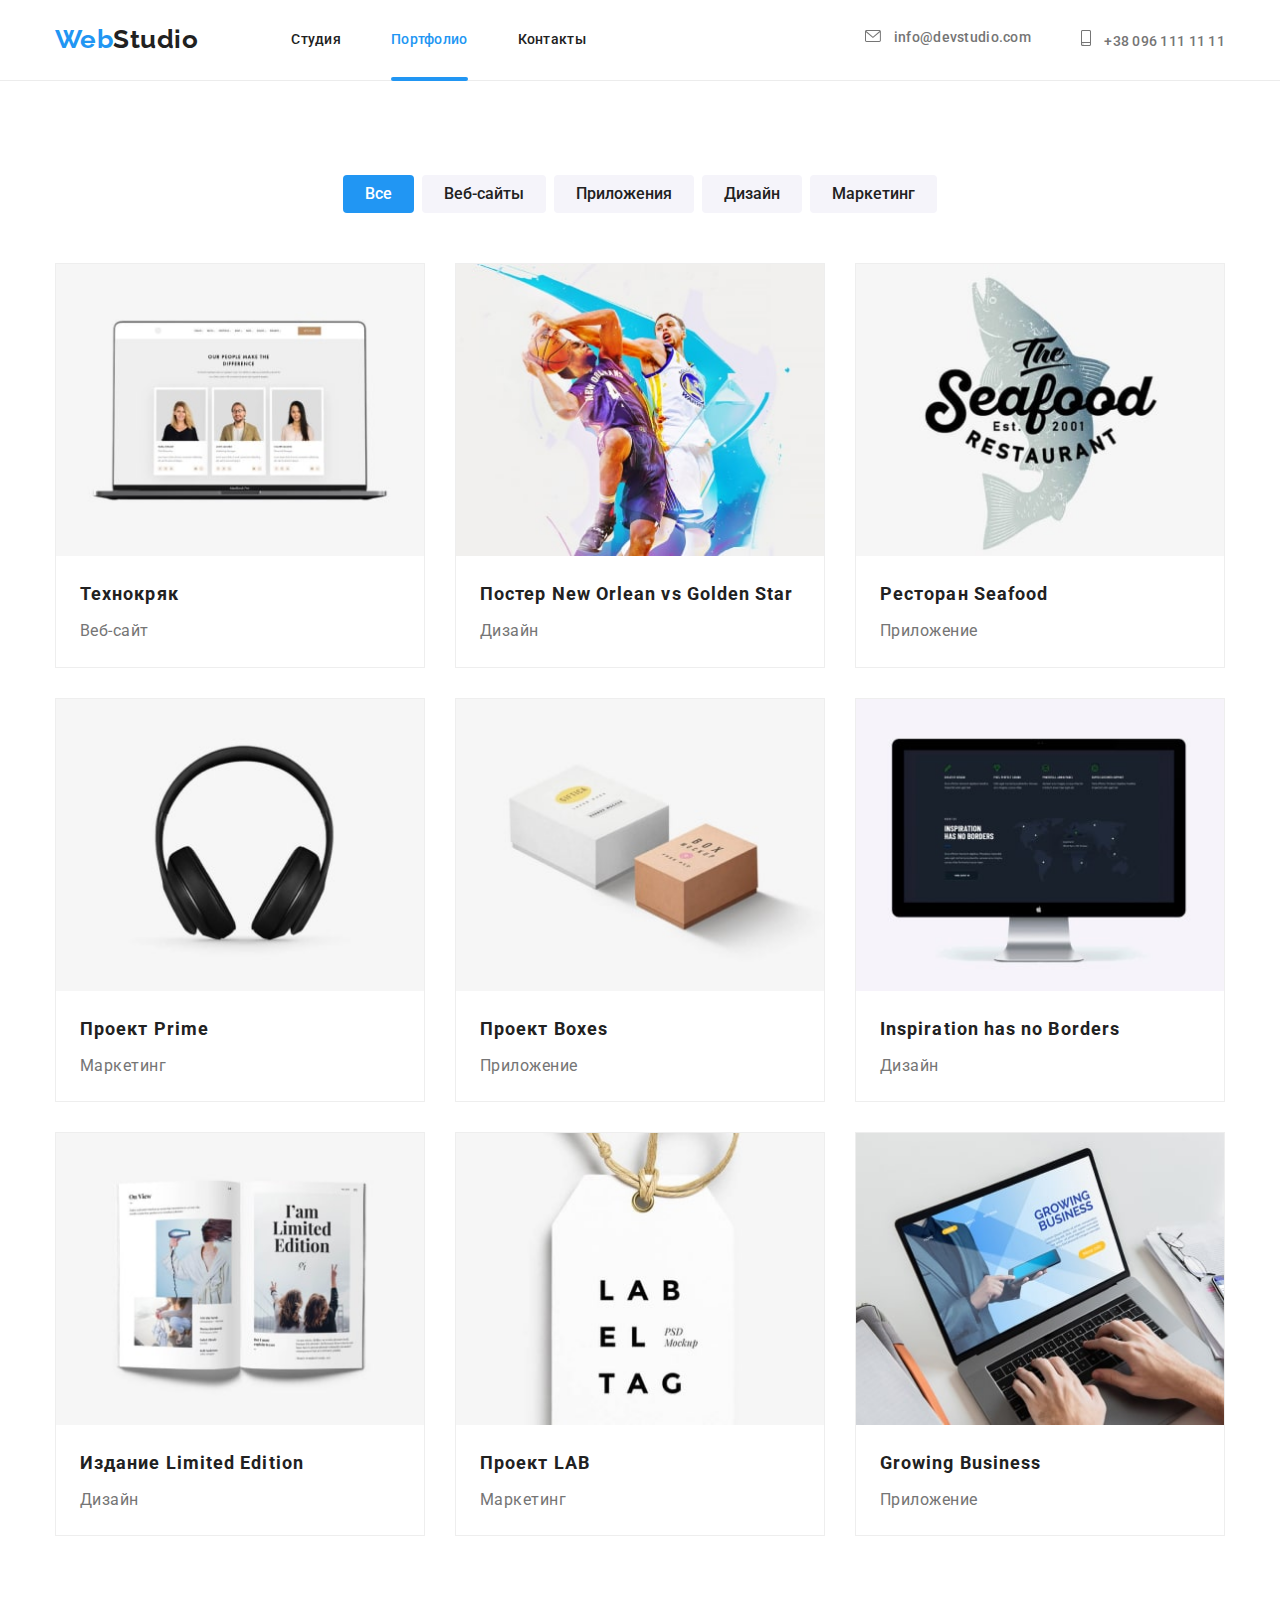
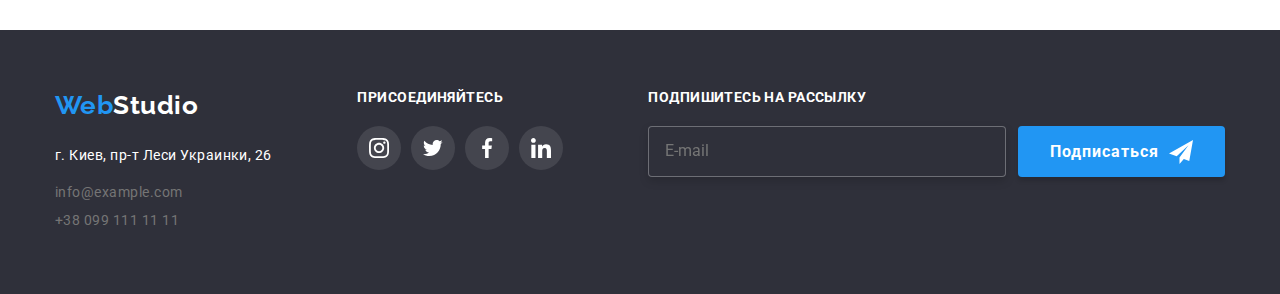
==== commit c4102349: "+adaptive" ====
--- a/portfolio.html
+++ b/portfolio.html
@@ -4,40 +4,97 @@
     <meta charset="UTF-8">
     <meta http-equiv="X-UA-Compatible" content="IE=edge">
     <meta name="viewport" content="width=device-width, initial-scale=1.0">
-    <title>Document</title>
+    <title>Портфолио</title>
     <link rel="preconnect" href="https://fonts.gstatic.com">
 <link href="https://fonts.googleapis.com/css2?family=Raleway:wght@700&family=Roboto:wght@400;500;700;900&display=swap" rel="stylesheet">
     <link rel="stylesheet" href="./css/portfolio.min.css"/>
 </head>
 <body>
-    <header class="header">
-        <div class="container header-line">
+<!--header-->
+<header class="header">
+    <div class="container header-line">
+        <span class="logo"><a href="">Web<span class="logo logo__part">Studio</span></a> </span>
         <nav class="nav">
-            <span class="logo"><a href="">Web<span class="logo logo__part">Studio</span></a> </span>
             <ul class="site-nav">
                 <li class="site-nav__item"><a href="./index.html">Студия</a></li>
                 <li class="site-nav__item site-nav__item--active"><a href="./portfolio.html">Портфолио</a></li>
                 <li class="site-nav__item"><a href="">Контакты</a></li>
-            </ul> 
+            </ul>
         </nav>
-            <ul class="addres">
-                <li class="addres__item"> 
-                    <a href="mailto:info@devstudio.com"> 
-                        <svg width="16px" height="12px" class="addres__icon"> 
+        <ul class="addres">
+            <li class="addres__item">
+                <a href="mailto:info@devstudio.com">
+                    <svg width="16px" height="12px" class="addres__icon">
                         <use href="./images/icons.svg/symbol-defs.svg#icon-envelope">
-                        </use> 
+                        </use>
                     </svg>
-                    info@devstudio.com</a></li>
-                <li class="addres__item">
-                    <a href="tel:+380961111111">
-                        <svg width="10px" height="16px" class="addres__icon">
+                    info@devstudio.com</a>
+            </li>
+            <li class="addres__item">
+                <a href="tel:+380961111111">
+                    <svg width="10px" height="16px" class="addres__icon">
                         <use href="./images/icons.svg/symbol-defs.svg#icon-smartphone">
                         </use>
                     </svg>
-                    +38 096 111 11 11</a></li>
-            </ul>    
+                    +38 096 111 11 11</a>
+            </li>
+        </ul>
+        <button type="button" class="menu-open">
+            <svg width="24px" height="16px">
+                <use href="./images/icons.svg/symbol-defs.svg#icon-menu_24px">
+                </use>
+            </svg></button>
+        <div class="mobile-nav is-hidden">
+            <div class="menu-container">
+                <button type="button" class="menu-close"><svg width="24px" height="16px">
+                        <use href="./images/icons.svg/symbol-defs.svg#icon-close_24px">
+                        </use>
+                    </svg></button>
+                <nav>
+                    <ul class="mobile-menu list">
+                        <li class="mobile-menu__item">
+                            <a href="./index.html" class="mobile-menu__link link">Студия</a>
+                        </li>
+                        <li class="mobile-menu__item mobile-menu__link--active">
+                            <a href="./portfolio.html" class="mobile-menu__link link">Портфолио</a>
+                        </li>
+                        <li class="mobile-menu__item">
+                            <a href="" class="mobile-menu__link link">Контакты</a>
+                        </li>
+                    </ul>
+                </nav>
+                <div class="mobile-nav__bottom">
+                    <ul class="mobile-contacts list">
+                        <li class="mobile-contacts__item">
+                            <a href="mailto:info@devstudio.com" class="mobile-contacts__link--active link">+38 096 111
+                                11 11</a>
+                        </li>
+                        <li class="mobile-contacts__item">
+                            <a href="tel:+380961111111" class="mobile-contacts__link link">info@devstudio.com</a>
+                        </li>
+
+                    </ul>
+                    <ul class="mobile-media list">
+                        <li class="mobile-media__item">
+                            <a href="" class="mobile-media__link link">Instagram</a>
+                        </li>
+                        <li class="mobile-media__item">
+                            <a href="" class="mobile-media__link link">Twitter</a>
+                        </li>
+                        <li class="mobile-media__item">
+                            <a href="" class="mobile-media__link link">Facebook</a>
+                        </li>
+                        <li class="mobile-media__item">
+                            <a href="" class="mobile-media__link link">LinkedIn</a>
+                        </li>
+                    </ul>
+                </div>
+
+            </div>
+        </div>
+
     </div>
-    </header>
+</header>
 
     <main>
         <section class="section portfolio">
@@ -55,7 +112,14 @@
                 <li class="project"> 
                     <a class="project__card" href=""> 
                         <div class="project__tumb"> 
-                            <img src="images/tehnokrjak.jpg" alt="Технокряк"> 
+                            <picture>
+                                <source srcset="./images/desktop/pj-1_d_1x-min.jpg 1x, ./images/desktop/pj-1_d_2x-min.jpg 2x"
+                                    media="(min-width: 1200px)">
+                                <source srcset="./images/tablet/pj-1_t_1x-min.jpg 1x, ./images/tablet/pj-1_t_2x-min.jpg 2x" media="(min-width: 768px)">
+                                <source srcset="./images/mobile/pj-1_m_1x-min.jpg 1x, ./images/mobile/pj-1_m_2x-min.jpg 2x" media="(min-width: 480px)">
+                            <img src="images/tehnokrjak.jpg" alt="Технокряк">     
+                            </picture>
+                            
                             <div class="project__overlay">
                             <p class="project__task"> Технокряк это современная площадка распространения коронавируса. Компании используют эту платформу для цифрового шпионажа и атак на защищённые сервера конкурентов.
                             </p></div>
@@ -71,7 +135,14 @@
                 <li class="project">
                     <a class="project__card" href="">
                         <div class="project__tumb"> 
-                            <img src="images/poster.jpg" alt="Дизайн">
+                            <picture>
+                                <source srcset="./images/desktop/pj-2_d_1x-min.jpg 1x, ./images/desktop/pj-2_d_2x-min.jpg 2x"
+                                    media="(min-width: 1200px)">
+                                <source srcset="./images/tablet/pj-2_t_1x-min.jpg 1x, ./images/tablet/pj-2_t_2x-min.jpg 2x" media="(min-width: 768px)">
+                                <source srcset="./images/mobile/pj-2_m_1x-min.jpg 1x, ./images/mobile/pj-2_m_2x-min.jpg 2x" media="(min-width: 480px)">
+                            <img src="images/poster.jpg" alt="Дизайн">    
+                            </picture>
+                            
                             <div class="project__overlay">
                             <p class="project__task"> Технокряк это современная площадка распространения коронавируса. Компании используют эту платформу для цифрового шпионажа и атак на защищённые сервера конкурентов.
                             </p>
@@ -87,7 +158,14 @@
                 <li class="project">
                     <a class="project__card" href="">
                         <div class="project__tumb"> 
-                            <img src="images/seafood.jpg" alt="Приложение">
+                            <picture>
+                                <source srcset="./images/desktop/pj-3_d_1x-min.jpg 1x, ./images/desktop/pj-3_d_2x-min.jpg 2x"
+                                    media="(min-width: 1200px)">
+                                <source srcset="./images/tablet/pj-3_t_1x-min.jpg 1x, ./images/tablet/pj-3_t_2x-min.jpg 2x" media="(min-width: 768px)">
+                                <source srcset="./images/mobile/pj-3_m_1x-min.jpg 1x, ./images/mobile/pj-3_m_2x-min.jpg 2x" media="(min-width: 480px)">
+                            <img src="images/seafood.jpg" alt="Приложение">    
+                            </picture>
+                            
                             <div class="project__overlay">
                             <p class="project__task"> Технокряк это современная площадка распространения коронавируса. Компании используют эту платформу для цифрового шпионажа и атак на защищённые сервера конкурентов.
                             </p>
@@ -102,7 +180,14 @@
                 <li class="project">
                     <a class="project__card" href="">
                         <div class="project__tumb"> 
-                        <img src="images/prime.jpg" alt="Маркетинг">
+                            <picture>
+                                <source srcset="./images/desktop/pj-4_d_1x-min.jpg 1x, ./images/desktop/pj-4_d_2x-min.jpg 2x"
+                                    media="(min-width: 1200px)">
+                                <source srcset="./images/tablet/pj-4_t_1x-min.jpg 1x, ./images/tablet/pj-4_t_2x-min.jpg 2x" media="(min-width: 768px)">
+                                <source srcset="./images/mobile/pj-4_m_1x-min.jpg 1x, ./images/mobile/pj-4_m_2x-min.jpg 2x" media="(min-width: 480px)">
+                        <img src="images/prime.jpg" alt="Маркетинг">        
+                            </picture>
+                        
                         <div class="project__overlay">
                         <p class="project__task"> Технокряк это современная площадка распространения коронавируса. Компании используют эту платформу для цифрового шпионажа и атак на защищённые сервера конкурентов.
                         </p></div>
@@ -115,7 +200,14 @@
                 <li class="project">
                     <a class="project__card" href="">
                         <div class="project__tumb"> 
-                            <img src="images/boxes.jpg" alt="Приложение">
+                            <picture>
+                                <source srcset="./images/desktop/pj-5_d_1x-min.jpg 1x, ./images/desktop/pj-5_d_2x-min.jpg 2x"
+                                    media="(min-width: 1200px)">
+                                <source srcset="./images/tablet/pj-5_t_1x-min.jpg 1x, ./images/tablet/pj-5_t_2x-min.jpg 2x" media="(min-width: 768px)">
+                                <source srcset="./images/mobile/pj-5_m_1x-min.jpg 1x, ./images/mobile/pj-5_m_2x-min.jpg 2x" media="(min-width: 480px)">
+                            <img src="images/boxes.jpg" alt="Приложение">    
+                            </picture>
+                            
                             <div class="project__overlay">
                         <p class="project__task"> Технокряк это современная площадка распространения коронавируса. Компании используют эту платформу для цифрового шпионажа и атак на защищённые сервера конкурентов.
                         </p></div>
@@ -128,7 +220,14 @@
                 <li class="project">
                     <a class="project__card" href="">
                         <div class="project__tumb"> 
-                            <img src="images/inspiration.jpg" alt="Веб-сайт">
+                            <picture>
+                                <source srcset="./images/desktop/pj-6_d_1x-min.jpg 1x, ./images/desktop/pj-6_d_2x-min.jpg 2x"
+                                    media="(min-width: 1200px)">
+                                <source srcset="./images/tablet/pj-6_t_1x-min.jpg 1x, ./images/tablet/pj-6_t_2x-min.jpg 2x" media="(min-width: 768px)">
+                                <source srcset="./images/mobile/pj-6_m_1x-min.jpg 1x, ./images/mobile/pj-6_m_2x-min.jpg 2x" media="(min-width: 480px)">
+                            <img src="images/inspiration.jpg" alt="Веб-сайт">    
+                            </picture>
+                            
                             <div class="project__overlay">
                         <p class="project__task"> Технокряк это современная площадка распространения коронавируса. Компании используют эту платформу для цифрового шпионажа и атак на защищённые сервера конкурентов.
                         </p></div>
@@ -141,7 +240,14 @@
                 <li class="project">
                     <a class="project__card" href="">
                         <div class="project__tumb"> 
-                            <img src="images/editionjpg.jpg" alt="Дизайн">
+                            <picture>
+                                <source srcset="./images/desktop/pj-7_d_1x-min.jpg 1x, ./images/desktop/pj-7_d_2x-min.jpg 2x"
+                                    media="(min-width: 1200px)">
+                                <source srcset="./images/tablet/pj-7_t_1x-min.jpg 1x, ./images/tablet/pj-7_t_2x-min.jpg 2x" media="(min-width: 768px)">
+                                <source srcset="./images/mobile/pj-7_m_1x-min.jpg 1x, ./images/mobile/pj-7_m_2x-min.jpg 2x" media="(min-width: 480px)">
+                            <img src="images/editionjpg.jpg" alt="Дизайн">    
+                            </picture>
+                            
                             <div class="project__overlay">
                         <p class="project__task"> Технокряк это современная площадка распространения коронавируса. Компании используют эту платформу для цифрового шпионажа и атак на защищённые сервера конкурентов.
                         </p></div>
@@ -155,7 +261,14 @@
                 <li class="project">
                     <a class="project__card" href="">
                         <div class="project__tumb"> 
-                            <img src="images/lab.jpg" alt="Маркетинг">
+                            <picture>
+                                <source srcset="./images/desktop/pj-8_d_1x-min.jpg 1x, ./images/desktop/pj-8_d_2x-min.jpg 2x"
+                                    media="(min-width: 1200px)">
+                                <source srcset="./images/tablet/pj-8_t_1x-min.jpg 1x, ./images/tablet/pj-8_t_2x-min.jpg 2x" media="(min-width: 768px)">
+                                <source srcset="./images/mobile/pj-8_m_1x-min.jpg 1x, ./images/mobile/pj-8_m_2x-min.jpg 2x" media="(min-width: 480px)">
+                            <img src="images/lab.jpg" alt="Маркетинг">    
+                            </picture>
+                            
                             <div class="project__overlay">
                         <p class="project__task"> Технокряк это современная площадка распространения коронавируса. Компании используют эту платформу для цифрового шпионажа и атак на защищённые сервера конкурентов.
                         </p></div>
@@ -168,7 +281,14 @@
                 <li class="project">
                     <a class="project__card" href="">
                         <div class="project__tumb"> 
-                            <img src="images/growing.jpg" alt="Приложение">
+                            <picture>
+                                <source srcset="./images/desktop/pj-9_d_1x-min.jpg 1x, ./images/desktop/pj-9_d_2x-min.jpg 2x"
+                                    media="(min-width: 1200px)">
+                                <source srcset="./images/tablet/pj-9_t_1x-min.jpg 1x, ./images/tablet/pj-9_t_2x-min.jpg 2x" media="(min-width: 768px)">
+                                <source srcset="./images/mobile/pj-9_m_1x-min.jpg 1x, ./images/mobile/pj-9_m_2x-min.jpg 2x" media="(min-width: 480px)">
+                            <img src="images/growing.jpg" alt="Приложение">    
+                            </picture>
+                            
                             <div class="project__overlay">
                         <p class="project__task"> Технокряк это современная площадка распространения коронавируса. Компании используют эту платформу для цифрового шпионажа и атак на защищённые сервера конкурентов.
                         </p></div>
@@ -183,11 +303,11 @@
 
     </main>
 
-   <!--footer-->
-   <footer class="page-footer">
+<!--footer-->
+<footer class="page-footer">
     <section class="footer">
         <div class="container footer-container">
-            <div>
+            <div class="footer-contacts">
     <h3 class="logo page-footer__logo"><a href="">Web<span class="logo__part logo__part--white">Studio</span></a> </h3>       
     <address class="address">
         <ul class="contacts">
@@ -255,6 +375,25 @@
 </div>        
 </section>
 </footer>
+<script src="./js/menu.js">
+</script>
+
+<script>
+    (() => {
+        document
+            .querySelector('.js-speaker-form')
+            .addEventListener('submit', e => {
+                e.preventDefault();
+
+                new FormData(e.currentTarget).forEach((value, name) =>
+                    console.log(`${name}: ${value}`),
+                );
+
+                e.currentTarget.reset();
+            });
+    })();
+</script>
+
 
     </body>
     
--- a/css/portfolio.min.css
+++ b/css/portfolio.min.css
@@ -3,5 +3,5 @@
  Consolas,  'Liberation Mono',  Menlo,- monospace;font-size:1em}small{font-size:80%}sub,sup{font-size:75%;line-height:0;position:relative;vertical-align:baseline}sub{bottom:-0.25em}sup{top:-0.5em}table{text-indent:0;border-color:inherit}button,input,optgroup,select,textarea{font-family:inherit;font-size:100%;line-height:1.15;margin:0}button,select{text-transform:none}button,[type='button'],[type='reset'],[type='submit']{-webkit-appearance:button}::-moz-focus-inner{border-style:none;padding:0}:-moz-focusring{outline:1px dotted ButtonText}:-moz-ui-invalid{box-shadow:none}legend{padding:0}progress{vertical-align:baseline}::-webkit-inner-spin-button,::-webkit-outer-spin-button{height:auto}[type='search']{-webkit-appearance:textfield;outline-offset:-2px}::-webkit-search-decoration{-webkit-appearance:none}::-webkit-file-upload-button{-webkit-appearance:button;font:inherit}summary{display:list-item}*{box-sizing:border-box;margin:0;padding:0}html{box-sizing:border-box}*,*::before,*::after{box-sizing:inherit}body{background-color:#fff;font-family:"Roboto",sans-serif;font-style:normal;letter-spacing:0.03em;margin:0}a{color:inherit;text-decoration:none}ul{list-style:none}img{display:block;max-width:100%;height:auto}.container{margin:0 auto;padding:0 15px;width:1200px}.section__title{color:#212121;font-weight:700;font-size:36px;line-height:1.17;text-align:center;margin-top:0;margin-bottom:50px}.section{padding:94px 0}.section__title--hide{position:absolute;width:1px;height:1px;margin:-1px;border:0;padding:0;clip:rect(0 0 0 0);overflow:hidden}.header{background-color:#fff;color:#212121;border-bottom:1px solid #ececec;transition:color 250ms cubic-bezier(0.4, 0, 0.2, 1)}.header a{transition:color 250ms cubic-bezier(0.4, 0, 0.2, 1)}.header a:hover,.header a:focus{color:#2196f3}.header-line{display:flex;flex-direction:row;align-items:center}.nav{display:flex}.site-nav{display:flex;margin-left:93px}.site-nav__item{display:block;padding-top:32px;padding-bottom:32px;font-weight:500;font-size:14px;line-height:1.14;letter-spacing:0.02em}.site-nav__item:not(:last-child){margin-right:50px}.addres__item{color:#757575;font-weight:500;font-size:14px;line-height:1.14;letter-spacing:0.02em}.addres__item:first-child{margin-right:50px}.addres{display:flex;margin-left:auto}.site-nav__item--active{position:relative;color:#2196f3}.site-nav__item--active::after{content:'';position:absolute;left:0;bottom:-1px;background-color:#2196f3;border-radius:2px;width:100%;height:4px}.addres__icon{margin-right:10px;fill:#757575;transition:fill 250ms cubic-bezier(0.4, 0, 0.2, 1)}.addres__item .addres__icon{transition:fill 250ms cubic-bezier(0.4, 0, 0.2, 1)}.addres__item:hover .addres__icon,.addres__item:focus .addres__icon{fill:#2196f3}.logo{font-family:"Raleway", sans-serif;font-weight:700;font-size:26px;line-height:1.19;margin-top:24px;margin-bottom:25px;color:#2196f3}.logo__part{color:#212121}.logo:hover .logo__part,.logo:focus .logo__part{color:#2196f3}.filter__btn{color:#212121;font-family:inherit;font-weight:500;font-size:16px;line-height:1.63;text-align:center;cursor:pointer;border:0;background-color:#f5f4fa;border-radius:4px;padding:6px 22px;transition:bacground-color 250ms cubic-bezier(0.4, 0, 0.2, 1),color 250ms cubic-bezier(0.4, 0, 0.2, 1),box-shadow 250ms cubic-bezier(0.4, 0, 0.2, 1)}.filter__btn--active{color:#fff;background-color:#2196f3}.filter__btn:hover,.filter__btn:focus{color:#fff;background-color:#2196f3;box-shadow:0px 4px 4px 0px rgba(0,0,0,0.25);transition:color 250ms cubic-bezier(0.4, 0, 0.2, 1),bacground-color 250ms cubic-bezier(0.4, 0, 0.2, 1),color 250ms cubic-bezier(0.4, 0, 0.2, 1),box-shadow 250ms cubic-bezier(0.4, 0, 0.2, 1)}.filter{display:flex;margin-bottom:50px;justify-content:center}.filter__item{margin-right:8px}.filter__item:last-child{margin-right:0}.our-project{display:flex;flex-wrap:wrap}.project{width:calc((100% - 60px) / 3);margin-right:30px;margin-bottom:30px;border:1px solid #eeeeee}.project:nth-child(3n){margin-right:0}.project:nth-last-child(-n+3){margin-bottom:0}.project__title{transition:box-shadow 250ms cubic-bezier(0.4, 0, 0.2, 1)}.project__card:hover .project__title,.project__card:focus .project__title{box-shadow:0px 1px 1px rgba(0,0,0,0.12),0px 4px 4px rgba(0,0,0,0.06),1px 4px 6px rgba(0,0,0,0.16)}.project__name{color:#212121;font-weight:700;font-size:18px;line-height:2;letter-spacing:0.06em;padding-top:20px;padding-bottom:4px;padding-left:24px}.project__type{color:#757575;font-size:16px;line-height:1.88;padding-bottom:20px;padding-left:24px}.project__tumb{position:relative;overflow:hidden}.project__overlay{position:absolute;top:0;left:0;width:100%;height:100%;background-color:rgba(33,150,243,0.9);opacity:0;transform:translateY(100%);transition:transform 250ms cubic-bezier(0.4, 0, 0.2, 1)}.project__card:hover .project__overlay,.project__card:focus .project__overlay{opacity:1;transform:translateY(0)}.project__task{position:absolute;transform:translate(-50%, -50%);top:50%;left:50%;display:flex;width:100%;height:100%;align-items:center;padding-left:24px;padding-right:24px;color:#fff;font-size:18px;line-height:1.56}.btn{display:inline-block;border:0;border-radius:4px;box-shadow:0px 4px 4px rgba(0,0,0,0.15);padding:10px 32px;color:#fff;background-color:#2196f3;font-weight:700;font-size:16px;line-height:1.88;letter-spacing:0.06em;cursor:pointer;text-align:center;transition:background-color 250ms cubic-bezier(0.4, 0, 0.2, 1)}.btn:hover,.btn:focus{background-color:#188ce8}.icons-list{display:flex;justify-content:center;padding:16px 32px 30px}.icons-list__card{display:flex;width:44px;height:44px;flex-basis:calc((100% - 30px) / 4);border-radius:50%;margin-right:10px;align-items:center;justify-content:center;transition:background-color 250ms cubic-bezier(0.4, 0, 0.2, 1)}.icons-list__card:last-child{margin-right:0}.icons-list__card:hover,.icons-list__card:focus{background-color:#2196f3}.icons-list__card:focus-within{background-color:#2196f3}.icons-list__icon{display:flex;fill:#afb1b8;align-items:center;justify-content:center}.icons-list__card .icons-list__icon{transition:fill 250ms cubic-bezier(0.4, 0, 0.2, 1)}.icons-list__card:hover .icons-list__icon,.icons-list__card:focus-within .icons-list__icon{fill:#fff;outline:none}.page-footer{background-color:#2f303a}.footer-container{display:flex}.page-footer__logo{padding-top:60px;padding-bottom:20px;margin:0}.logo__part--white{color:#fff}.contacts{padding-bottom:60px}.contacts__post{font-style:normal;color:#fff;font-size:14px;line-height:2;padding-bottom:9px}.contacts__mailto,.contacts__tel{font-style:normal;color:#757575;font-size:14px;line-height:2;transition:color 250ms cubic-bezier(0.4, 0, 0.2, 1)}.contacts__mailto:hover,.contacts__mailto:focus,.contacts__tel:hover,.contacts__tel:focus{color:#fff}.contacts__mailto{padding-bottom:9px}.page-footer__icon-list{padding:0}.our-icons{display:flex;flex-direction:column;padding-top:72px;padding-left:70px}.icons-list{display:flex;justify-content:center;padding-top:20px}.page-footer__icons-list{padding:20px 0}.our-icons__title{color:#fff;width:145px;height:16px;left:516px;top:2751px;font-size:14px;line-height:1.14;text-transform:uppercase}.page-footer__card{background-color:rgba(255,255,255,0.1)}.page-footer__icon{fill:#fff}.form-subscription{padding-top:72px;padding-left:93px}.form-subscription__title{margin-bottom:20px;font-weight:bold;font-size:14px;line-height:1.14;letter-spacing:0.03em;text-transform:uppercase;color:#fff}.subscription{display:flex;margin-left:auto}.form-subscription__input{width:358px;height:50px;padding:15px;margin-right:12px;border:1px solid rgba(255,255,255,0.3);filter:drop-shadow(0px 4px 4px rgba(0,0,0,0.15));border-radius:4px;background-color:#2f303a}.page-footer__btn{display:flex;align-items:center}.btn__icon{margin-left:10px}
+ monospace;font-size:1em}small{font-size:80%}sub,sup{font-size:75%;line-height:0;position:relative;vertical-align:baseline}sub{bottom:-0.25em}sup{top:-0.5em}table{text-indent:0;border-color:inherit}button,input,optgroup,select,textarea{font-family:inherit;font-size:100%;line-height:1.15;margin:0}button,select{text-transform:none}button,[type='button'],[type='reset'],[type='submit']{-webkit-appearance:button}::-moz-focus-inner{border-style:none;padding:0}:-moz-focusring{outline:1px dotted ButtonText}:-moz-ui-invalid{box-shadow:none}legend{padding:0}progress{vertical-align:baseline}::-webkit-inner-spin-button,::-webkit-outer-spin-button{height:auto}[type='search']{-webkit-appearance:textfield;outline-offset:-2px}::-webkit-search-decoration{-webkit-appearance:none}::-webkit-file-upload-button{-webkit-appearance:button;font:inherit}summary{display:list-item}*{box-sizing:border-box;margin:0;padding:0}html{box-sizing:border-box}*,*::before,*::after{box-sizing:inherit}body{background-color:#fff;font-family:"Roboto",sans-serif;font-style:normal;letter-spacing:0.03em;margin:0}a{color:inherit;text-decoration:none}ul{list-style:none}img{display:block;width:100%;height:auto}.container{margin:0 auto;padding-left:15px;padding-right:15px;width:100%}@media screen and (min-width: 480px){.container{width:480px}}@media screen and (min-width: 768px){.container{width:768px}}@media screen and (min-width: 1200px){.container{width:1200px}}.section__title{color:#212121;font-weight:700;text-align:center;font-size:28px;line-height:1.17;margin-bottom:30px}@media screen and (min-width: 1200px){.section__title{font-size:36px;margin-top:0;margin-bottom:50px}}.section{padding:60px 0}@media screen and (min-width: 1200px){.section{padding:94px 0}}.section__title--hide{position:absolute;width:1px;height:1px;margin:-1px;border:0;padding:0;clip:rect(0 0 0 0);overflow:hidden}.header{background-color:#fff;color:#212121;border-bottom:1px solid #ececec;transition:color 250ms cubic-bezier(0.4, 0, 0.2, 1)}.header a{transition:color 250ms cubic-bezier(0.4, 0, 0.2, 1)}.header a:hover,.header a:focus{color:#2196f3}.header-line{display:flex;flex-direction:row;justify-content:space-between;align-items:center}.site-nav{display:flex;margin-left:88px}@media screen and (min-width: 1200px){.site-nav{margin-left:93px}}@media screen and (max-width: 767px){.site-nav{display:none}}.site-nav__item{display:block;padding-top:32px;padding-bottom:32px;font-weight:500;font-size:14px;line-height:1.14;letter-spacing:0.02em}.site-nav__item:not(:last-child){margin-right:50px}.addres__item{color:#757575;font-weight:500;font-size:14px;line-height:1.14;letter-spacing:0.02em}@media screen and (min-width: 1200px){.addres__item:first-child{margin-right:50px}}@media screen and (max-width: 767px){.addres{display:none}}@media screen and (min-width: 768px){.addres{margin-left:auto}}@media screen and (min-width: 1200px){.addres{display:flex}}.site-nav__item--active{position:relative;color:#2196f3}.site-nav__item--active::after{content:"";position:absolute;left:0;bottom:-1px;background-color:#2196f3;border-radius:2px;width:100%;height:4px}.addres__icon{margin-right:10px;fill:#757575;transition:fill 250ms cubic-bezier(0.4, 0, 0.2, 1)}.addres__item .addres__icon{transition:fill 250ms cubic-bezier(0.4, 0, 0.2, 1)}.addres__item:hover .addres__icon,.addres__item:focus .addres__icon{fill:#2196f3}.logo{font-family:"Raleway", sans-serif;font-weight:700;font-size:24px;line-height:1.16;margin:16px 0;color:#2196f3}@media screen and (min-width: 768px){.logo{margin-top:24px;margin-bottom:25px}}@media screen and (min-width: 1200px){.logo{font-size:26px;line-height:1.19}}.logo__part{color:#212121}.logo:hover .logo__part,.logo:focus .logo__part{color:#2196f3}.mobile-nav{position:absolute;background-color:#fff;top:0;width:100vw;height:100vh}.mobile-nav .menu-container{position:relative;padding:48px 40px;display:flex;background-color:#fff;flex-direction:column;justify-content:space-between;height:100%;width:100%}.mobile-nav .menu-close{position:absolute;top:10px;right:15px;background-color:transparent;border:none}.mobile-nav .menu-close:hover,.mobile-nav .menu-close:focus{fill:#2196f3}.mobile-menu__item{margin-bottom:22px}.mobile-menu__link{font-weight:500;font-size:40px;line-height:1.18;text-align:center;letter-spacing:0.02em}.mobile-contacts__link{font-weight:500;font-size:24px;line-height:1.17;letter-spacing:0.02em;color:#757575}.mobile-contacts__link--active{color:#2196f3;font-weight:500;font-size:34px;line-height:1.18;letter-spacing:0.02em;margin-bottom:32px}.mobile-media{display:flex;font-weight:500;font-size:18px;line-height:1.22;letter-spacing:0.02em;color:#2196f3;margin-top:64px}.mobile-media__item:not(:last-child){border-right:1px solid rgba(33,33,33,0.2);padding-right:10px}.mobile-media__item:not(:first-child){padding-left:10px}.mobile-nav.is-hidden{opacity:0;pointer-events:none}.menu-open{background-color:transparent;border:none}.menu-open:hover,.menu-open:focus{fill:#2196f3}@media screen and (min-width: 768px){.menu-open{display:none}}.mobile-nav__bottom{justify-content:space-between}.filter__btn{color:#212121;font-family:inherit;font-weight:500;font-size:16px;line-height:1.63;text-align:center;cursor:pointer;border:0;background-color:#f5f4fa;border-radius:4px;padding:6px 22px;transition:bacground-color 250ms cubic-bezier(0.4, 0, 0.2, 1),color 250ms cubic-bezier(0.4, 0, 0.2, 1),box-shadow 250ms cubic-bezier(0.4, 0, 0.2, 1)}.filter__btn--active{color:#fff;background-color:#2196f3}.filter__btn:hover,.filter__btn:focus{color:#fff;background-color:#2196f3;box-shadow:0px 4px 4px 0px rgba(0,0,0,0.25);transition:color 250ms cubic-bezier(0.4, 0, 0.2, 1),bacground-color 250ms cubic-bezier(0.4, 0, 0.2, 1),color 250ms cubic-bezier(0.4, 0, 0.2, 1),box-shadow 250ms cubic-bezier(0.4, 0, 0.2, 1)}.filter{display:flex;margin-bottom:50px;justify-content:center}@media screen and (max-width: 767px){.filter{flex-wrap:wrap;justify-content:flex-start;margin-bottom:40px}}.filter__item{margin-right:8px}.filter__item:last-child{margin-right:0}@media screen and (max-width: 767px){.filter__item:not(:nth-last-child(-n+2)){margin-bottom:15px}}@media screen and (min-width: 768px){.our-project{display:flex;flex-wrap:wrap;margin:-15px}}.project{border:1px solid #eeeeee}@media screen and (max-width: 767px){.project:not(:last-child){margin-bottom:30px}}@media screen and (min-width: 768px){.project{margin:15px;flex-basis:calc((100% - 4 * 15px) / 2)}}@media screen and (min-width: 1200px){.project{flex-basis:calc((100% - 6 * 15px) / 3)}}.project__title{transition:box-shadow 250ms cubic-bezier(0.4, 0, 0.2, 1)}.project__card:hover .project__title,.project__card:focus .project__title{box-shadow:0px 1px 1px rgba(0,0,0,0.12),0px 4px 4px rgba(0,0,0,0.06),1px 4px 6px rgba(0,0,0,0.16)}.project__name{color:#212121;font-weight:700;font-size:18px;line-height:2;letter-spacing:0.06em;padding-top:20px;padding-bottom:4px;padding-left:24px}.project__type{color:#757575;font-size:16px;line-height:1.88;padding-bottom:20px;padding-left:24px}.project__tumb{position:relative;overflow:hidden}.project__overlay{position:absolute;top:0;left:0;width:100%;height:100%;background-color:rgba(33,150,243,0.9);opacity:0;transform:translateY(100%);transition:transform 250ms cubic-bezier(0.4, 0, 0.2, 1)}.project__card:hover .project__overlay,.project__card:focus .project__overlay{opacity:1;transform:translateY(0)}.project__task{position:absolute;transform:translate(-50%, -50%);top:50%;left:50%;display:flex;width:100%;height:100%;align-items:center;padding-left:24px;padding-right:24px;color:#fff;font-size:18px;line-height:1.56}.btn{display:inline-block;border:0;border-radius:4px;box-shadow:0px 4px 4px rgba(0,0,0,0.15);padding:10px 32px;color:#fff;background-color:#2196f3;font-weight:700;font-size:16px;line-height:1.88;letter-spacing:0.06em;cursor:pointer;text-align:center;transition:background-color 250ms cubic-bezier(0.4, 0, 0.2, 1)}.btn:hover,.btn:focus{background-color:#188ce8}.icons-list{display:flex;justify-content:center;padding:16px 32px 30px}.icons-list__card{display:flex;width:44px;height:44px;flex-basis:calc((100% - 30px) / 4);border-radius:50%;margin-right:10px;align-items:center;justify-content:center;transition:background-color 250ms cubic-bezier(0.4, 0, 0.2, 1)}.icons-list__card:last-child{margin-right:0}.icons-list__card:hover,.icons-list__card:focus{background-color:#2196f3}.icons-list__card:focus-within{background-color:#2196f3}.icons-list__icon{display:flex;fill:#afb1b8;align-items:center;justify-content:center}.icons-list__card .icons-list__icon{transition:fill 250ms cubic-bezier(0.4, 0, 0.2, 1)}.icons-list__card:hover .icons-list__icon,.icons-list__card:focus-within .icons-list__icon{fill:#fff;outline:none}.page-footer{background-color:#2f303a}.footer-container{padding-top:60px;padding-bottom:60px;display:flex}@media screen and (max-width: 767px){.footer-container{flex-direction:column}}@media screen and (max-width: 1119px){.footer-container{flex-wrap:wrap;align-items:baseline}}.page-footer__logo{padding-bottom:20px;margin:0}@media screen and (max-width: 1119px){.page-footer__logo{text-align:center}}.logo__part--white{color:#fff}@media screen and (max-width: 1119px){.footer-contacts{padding-bottom:60px;display:flex;flex-direction:column;align-items:center;margin-right:auto;margin-left:auto}}.contacts{display:flex;flex-direction:column}@media screen and (max-width: 1119px){.contacts{align-items:center}}.contacts__post{font-style:normal;color:#fff;font-size:14px;line-height:2;padding-bottom:9px}.contacts__mailto,.contacts__tel{font-style:normal;color:#757575;font-size:14px;line-height:2;transition:color 250ms cubic-bezier(0.4, 0, 0.2, 1)}.contacts__mailto:hover,.contacts__mailto:focus,.contacts__tel:hover,.contacts__tel:focus{color:#fff}.contacts__mailto{padding-bottom:9px}.page-footer__icon-list{padding:0}.our-icons{display:flex;flex-direction:column;margin-left:auto;margin-right:auto}@media screen and (max-width: 1119px){.our-icons{align-items:center;padding-bottom:60px}}.icons-list{display:flex;justify-content:center;padding-top:20px}.page-footer__icons-list{padding:20px 0}.our-icons__title{color:#fff;width:145px;height:16px;left:516px;top:2751px;font-size:14px;line-height:1.14;text-transform:uppercase}.page-footer__card{background-color:rgba(255,255,255,0.1)}.page-footer__icon{fill:#fff}@media screen and (max-width: 1119px){.form-subscription{width:100%;display:flex;flex-direction:column;align-items:center}}.form-subscription__title{margin-bottom:20px;font-weight:bold;font-size:14px;line-height:1.14;letter-spacing:0.03em;text-transform:uppercase;color:#fff}.subscription{display:flex;margin-left:auto}@media screen and (max-width: 1119px){.subscription{width:100%;flex-direction:column;align-items:center}}.form-subscription__input{width:100%;padding:15px 16px;margin-bottom:20px;border:1px solid rgba(255,255,255,0.3);filter:drop-shadow(0px 4px 4px rgba(0,0,0,0.15));border-radius:4px;background-color:#2f303a}@media screen and (min-width: 1200px){.form-subscription__input{width:358px;margin-right:12px;margin-bottom:0}}.page-footer__btn{display:flex;align-items:center}.btn__icon{margin-left:10px}
 /*# sourceMappingURL=portfolio.min.css.map */